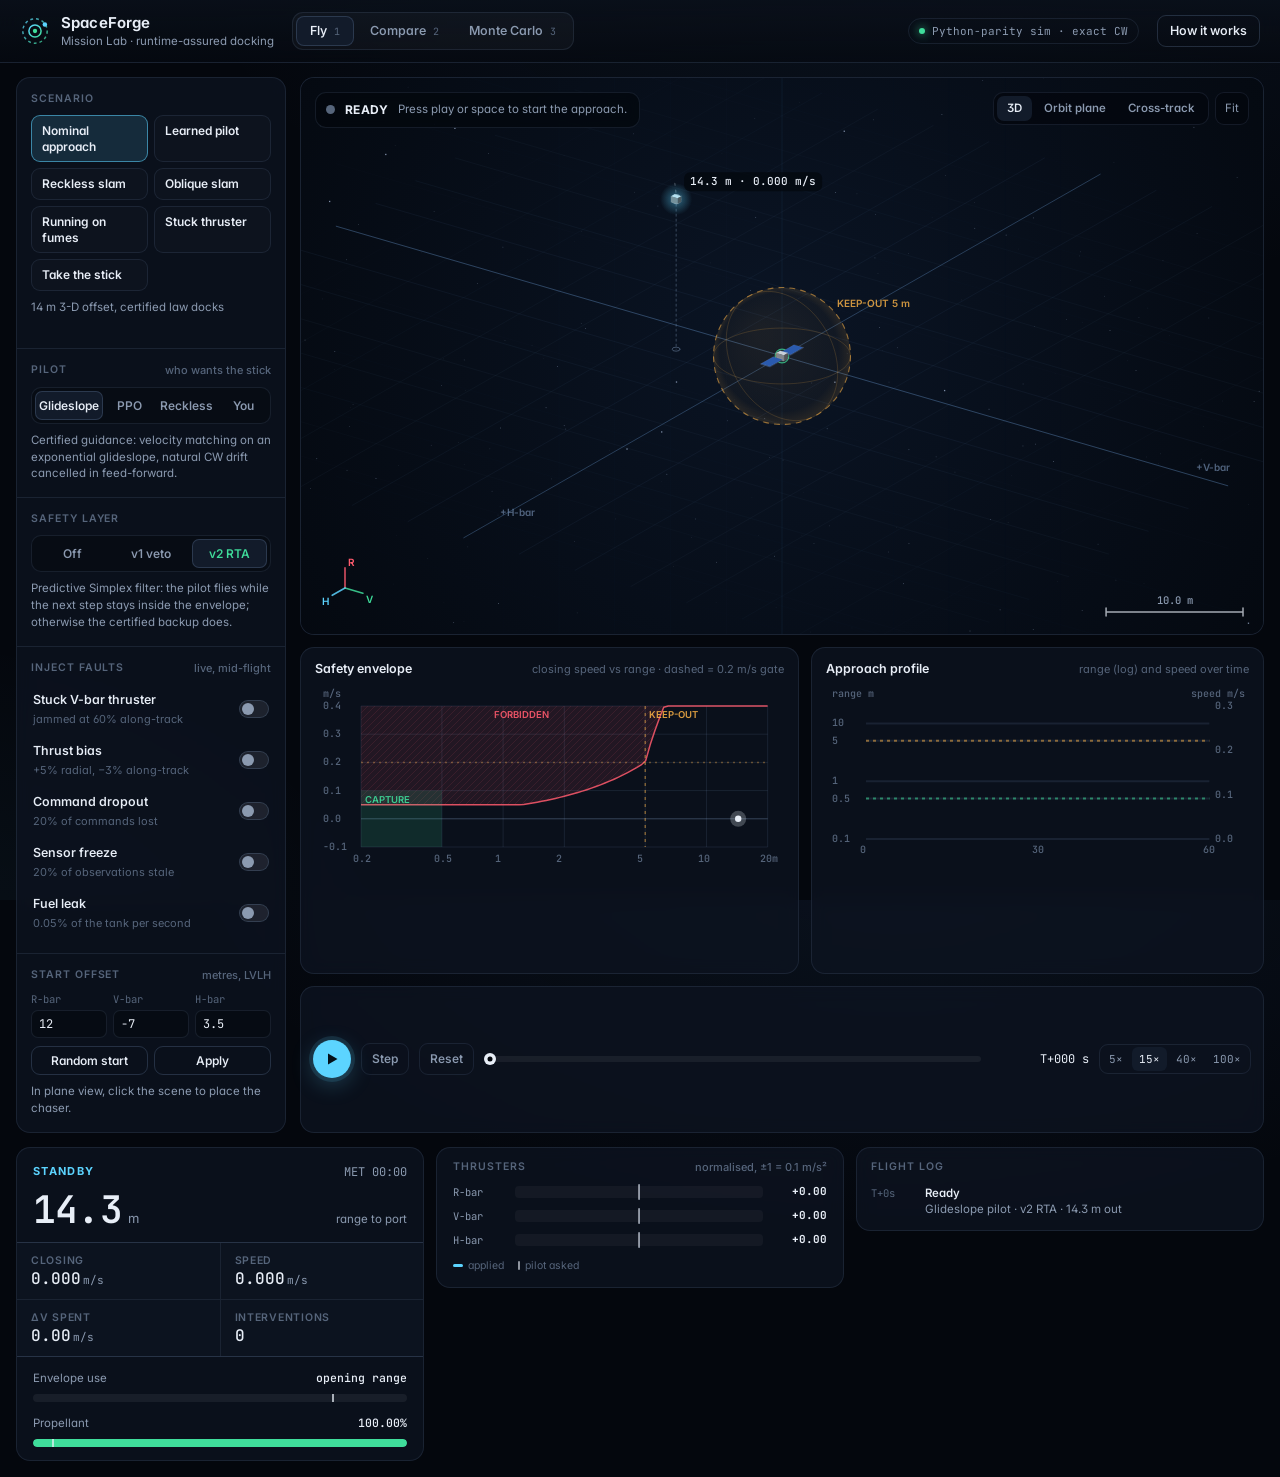
==== spaceforge_mvp/viz/lab/index.html @ a9cf24e7 "feat(viz): Mission Lab, a live in-browser simulation replacing the replay page dashboard.html is now" ====
<!DOCTYPE html>
<html lang="en">
<head>
<meta charset="utf-8">
<meta name="viewport" content="width=device-width, initial-scale=1">
<meta name="theme-color" content="#04070d">
<title>SpaceForge Mission Lab</title>
<meta name="description" content="Fly a spacecraft rendezvous in the browser: certified guidance, a learned PPO pilot or your own hands, with a runtime-assurance filter that keeps every one of them off the station.">
<link rel="preconnect" href="https://fonts.googleapis.com">
<link rel="preconnect" href="https://fonts.gstatic.com" crossorigin>
<link rel="stylesheet" href="https://fonts.googleapis.com/css2?family=Inter:wght@400;500;600;700&family=JetBrains+Mono:wght@400;500;600&display=swap">
<link rel="stylesheet" href="styles.css">
</head>
<body>
<div class="app">
  <header class="topbar">
    <div class="brand">
      <svg width="30" height="30" viewBox="0 0 32 32" aria-hidden="true">
        <defs><linearGradient id="lg" x1="0" y1="0" x2="1" y2="1"><stop offset="0" stop-color="#5cd4ff"/><stop offset="1" stop-color="#3fdd9b"/></linearGradient></defs>
        <circle cx="16" cy="16" r="13" fill="none" stroke="url(#lg)" stroke-width="1.6" stroke-dasharray="3 3.2" opacity=".75"/>
        <circle cx="16" cy="16" r="6.5" fill="none" stroke="url(#lg)" stroke-width="1.6"/>
        <circle cx="16" cy="16" r="2.3" fill="#3fdd9b"/>
        <circle cx="26.5" cy="9" r="2.4" fill="#5cd4ff"/>
      </svg>
      <div><b>SpaceForge</b><span>Mission Lab · runtime-assured docking</span></div>
    </div>
    <nav class="tabs" role="tablist" aria-label="Mode">
      <button class="tab" role="tab" data-tab="fly" aria-selected="true">Fly <kbd>1</kbd></button>
      <button class="tab" role="tab" data-tab="compare" aria-selected="false">Compare <kbd>2</kbd></button>
      <button class="tab" role="tab" data-tab="campaign" aria-selected="false">Monte Carlo <kbd>3</kbd></button>
    </nav>
    <div class="spacer"></div>
    <span class="chip" title="The browser simulation replays Python-generated fixtures in CI"><i></i>Python-parity sim · exact CW</span>
    <button class="ghost" id="aboutBtn">How it works</button>
  </header>

  <main class="main">
    <!-- ======================================================= setup rail -->
    <aside class="rail left">
      <div class="panel">
        <section class="section" id="scenarioSection">
          <h2 class="label">Scenario</h2>
          <div class="scenarios" id="scenarios"></div>
          <p class="desc" id="scenarioDesc"></p>
        </section>
        <section class="section">
          <h2 class="label">Pilot <small>who wants the stick</small></h2>
          <div class="seg" id="pilotSeg"></div>
          <p class="desc" id="pilotDesc"></p>
        </section>
        <section class="section" id="safetySection">
          <h2 class="label">Safety layer</h2>
          <div class="seg" id="safetySeg"></div>
          <p class="desc" id="safetyDesc"></p>
        </section>
        <section class="section">
          <h2 class="label">Inject faults <small>live, mid-flight</small></h2>
          <div class="switches" id="faults"></div>
        </section>
        <section class="section" id="startSection">
          <h2 class="label">Start offset <small>metres, LVLH</small></h2>
          <div class="startgrid">
            <label>R-bar<input id="sx" type="number" step="0.5"></label>
            <label>V-bar<input id="sy" type="number" step="0.5"></label>
            <label>H-bar<input id="sz" type="number" step="0.5"></label>
          </div>
          <div class="row-btns">
            <button class="ghost" id="randomStart">Random start</button>
            <button class="ghost" id="applyStart">Apply</button>
          </div>
          <p class="hint">In plane view, click the scene to place the chaser.</p>
        </section>
      </div>
    </aside>

    <!-- ======================================================= center -->
    <section class="center" id="flyCenter">
      <div class="panel stage" id="stage">
        <canvas id="scene" aria-label="Rendezvous scene"></canvas>
        <div class="overlay tl">
          <div class="authority" id="authority" data-src="none"><i class="dot"></i><b id="authWho">READY</b><span id="authWhy">Press play or space to start the approach.</span></div>
        </div>
        <div class="overlay tr">
          <div class="views" id="views">
            <button data-view="3d" aria-pressed="true">3D</button>
            <button data-view="plane" aria-pressed="false">Orbit plane</button>
            <button data-view="side" aria-pressed="false">Cross-track</button>
          </div>
          <button class="iconbtn" id="fitBtn" title="Fit view (F)">Fit</button>
        </div>
        <div class="overlay bl" id="keysHint" hidden>
          <div class="keys">
            <span>Thrust</span>
            <kbd data-k="w">W</kbd><kbd data-k="s">S</kbd><span>R-bar</span>
            <kbd data-k="a">A</kbd><kbd data-k="d">D</kbd><span>V-bar</span>
            <kbd data-k="q">Q</kbd><kbd data-k="e">E</kbd><span>H-bar</span>
          </div>
        </div>
        <div class="banner" id="banner"><b id="bannerTitle"></b><span id="bannerSub"></span></div>
      </div>

      <div class="charts">
        <article class="panel chart">
          <header><h3>Safety envelope</h3><span>closing speed vs range · dashed = 0.2 m/s gate</span></header>
          <canvas id="phase"></canvas>
        </article>
        <article class="panel chart">
          <header><h3>Approach profile</h3><span>range (log) and speed over time</span></header>
          <canvas id="profile"></canvas>
        </article>
      </div>

      <div class="panel transport">
        <button class="play" id="playBtn" aria-label="Play (space)">
          <svg id="playIcon" width="14" height="14" viewBox="0 0 14 14"><path d="M3 1.5v11l9.5-5.5z" fill="currentColor"/></svg>
        </button>
        <button class="tbtn" id="stepBtn" title="Single step (.)">Step</button>
        <button class="tbtn" id="resetBtn" title="Reset (R)">Reset</button>
        <div class="timeline" id="timeline"><canvas id="timelineCanvas"></canvas></div>
        <div class="clock" id="clock">T+000 s</div>
        <div class="speeds" id="speeds"></div>
      </div>
    </section>

    <!-- ======================================================= campaign -->
    <section class="center" id="campaignCenter" hidden>
      <div class="campaign">
        <article class="panel chart">
          <header><h3>Start dispersion</h3><span id="scatterSub">orbit plane · click a start to fly it</span></header>
          <canvas id="scatter"></canvas>
          <div class="legend" id="scatterLegend"></div>
        </article>
        <div class="results" id="results"></div>
      </div>
      <article class="panel chart">
        <header><h3>Time to dock</h3><span>distribution per safety layer</span></header>
        <canvas id="hist"></canvas>
      </article>
    </section>

    <!-- ======================================================= telemetry rail -->
    <aside class="rail right" id="flyRight">
      <div class="panel">
        <div class="status">
          <div class="phase"><b id="phaseTxt">STANDBY</b><span class="met" id="met">MET 00:00</span></div>
          <div class="big"><span class="v" id="range">—</span><span class="u" id="rangeU">m</span><small>range to port</small></div>
        </div>
        <div class="stats">
          <div class="stat"><span>Closing</span><b id="closing">—</b></div>
          <div class="stat"><span>Speed</span><b id="speed">—</b></div>
          <div class="stat"><span>Δv spent</span><b id="dv">—</b></div>
          <div class="stat"><span>Interventions</span><b id="ovr">—</b></div>
        </div>
        <div class="gauge">
          <div class="meta"><span>Envelope use</span><b id="envTxt">—</b></div>
          <div class="bar env"><i id="envBar"></i><em style="left: 100%"></em></div>
        </div>
        <div class="gauge" style="padding-top:0">
          <div class="meta"><span>Propellant</span><b id="fuelTxt">—</b></div>
          <div class="bar"><i id="fuelBar"></i><em id="floorMark"></em></div>
        </div>
      </div>
      <div class="panel">
        <div class="axes" id="axes">
          <h2 class="label" style="margin:0 0 2px">Thrusters <small>normalised, ±1 = 0.1 m/s²</small></h2>
        </div>
      </div>
      <div class="panel" id="criticPanel" hidden>
        <div class="critic">
          <span>Policy critic V(s)</span><b id="criticV">—</b>
          <canvas id="criticSpark"></canvas>
        </div>
      </div>
      <div class="panel">
        <h2 class="label" style="padding:12px 14px 0;margin:0">Flight log</h2>
        <div class="log" id="log"><div class="empty">No events yet.</div></div>
      </div>
    </aside>

    <aside class="rail right" id="compareRight" hidden>
      <div class="cmp" id="cmpCards"></div>
      <p class="note" style="padding:0 4px">Same pilot, same start, same faults: only the safety layer differs. Watch where each trail diverges in the envelope chart.</p>
    </aside>

    <aside class="rail right" id="campaignRight" hidden>
      <div class="panel">
        <section class="section">
          <h2 class="label">Campaign</h2>
          <div style="display:grid;gap:10px">
            <label class="note">Episodes per safety layer
              <select id="mcN"><option>100</option><option selected>250</option><option>500</option><option>1000</option></select>
            </label>
            <label class="note">Domain
              <select id="mcDomain">
                <option value="nominal">Nominal</option>
                <option value="randomized">Randomized: mass ±20%, thrust ±10%, sensor noise</option>
                <option value="faults">Faults: bias, dropout, freeze, leak</option>
              </select>
            </label>
            <label class="note">Starts
              <select id="mcStarts">
                <option value="train">Training box: ±20 m, ±5 mm/s</option>
                <option value="close">Close in: ±6 m, ±5 cm/s</option>
                <option value="hot">Hot: ±10 m, ±0.3 m/s</option>
              </select>
            </label>
            <label class="note">Seed <input id="mcSeed" type="number" value="1" style="width:100%;background:rgba(0,0,0,.3);border:1px solid var(--line);border-radius:8px;padding:6px 8px;font:12.5px var(--mono)"></label>
            <button class="primary" id="mcRun">Run campaign</button>
            <div class="progress"><i id="mcProg"></i></div>
            <p class="note" id="mcNote">Every safety layer flies the identical set of starts with the pilot chosen on the left. Faults toggled on the left are added on top of the domain.</p>
          </div>
        </section>
      </div>
    </aside>
  </main>
</div>

<dialog id="about">
  <div class="about">
    <h2>Let anything fly. Never let it hit the station.</h2>
    <p class="lede">SpaceForge treats every pilot (a learned policy, a planner, a human on a joystick) as untrusted. A runtime-assurance filter predicts each control step against a closing-speed envelope and, only when the step would breach it, hands authority to a certified backup law. This is the Simplex architecture.</p>
    <svg viewBox="0 0 820 210" role="img" aria-label="Simplex runtime assurance architecture">
      <defs>
        <marker id="ar" viewBox="0 0 10 10" refX="9" refY="5" markerWidth="7" markerHeight="7" orient="auto"><path d="M0 0L10 5L0 10z" fill="#8b9ab0"/></marker>
        <marker id="arA" viewBox="0 0 10 10" refX="9" refY="5" markerWidth="7" markerHeight="7" orient="auto"><path d="M0 0L10 5L0 10z" fill="#ffb547"/></marker>
        <marker id="arG" viewBox="0 0 10 10" refX="9" refY="5" markerWidth="7" markerHeight="7" orient="auto"><path d="M0 0L10 5L0 10z" fill="#3fdd9b"/></marker>
      </defs>
      <g font-family="Inter, system-ui, sans-serif" font-size="13">
        <rect x="10" y="20" width="170" height="74" rx="12" fill="#0f1826" stroke="#5cd4ff" stroke-opacity=".6"/>
        <text x="95" y="50" fill="#5cd4ff" text-anchor="middle" font-weight="600">Untrusted pilot</text>
        <text x="95" y="70" fill="#8b9ab0" text-anchor="middle" font-size="11.5">PPO · LLM plan · human</text>
        <rect x="10" y="122" width="170" height="74" rx="12" fill="#0f1826" stroke="#ffb547" stroke-opacity=".6"/>
        <text x="95" y="152" fill="#ffb547" text-anchor="middle" font-weight="600">Certified backup</text>
        <text x="95" y="172" fill="#8b9ab0" text-anchor="middle" font-size="11.5">glideslope · envelope brake</text>
        <rect x="290" y="56" width="240" height="104" rx="14" fill="#101b2b" stroke="#3fdd9b" stroke-opacity=".7"/>
        <text x="410" y="88" fill="#3fdd9b" text-anchor="middle" font-weight="600">Runtime-assurance monitor</text>
        <text x="410" y="110" fill="#8b9ab0" text-anchor="middle" font-size="11.5">predict the next step (8 samples)</text>
        <text x="410" y="128" fill="#8b9ab0" text-anchor="middle" font-size="11.5">closing speed ≤ v_lim(range)?</text>
        <text x="410" y="146" fill="#8b9ab0" text-anchor="middle" font-size="11.5">capture sphere entered slowly?</text>
        <rect x="640" y="70" width="170" height="76" rx="12" fill="#0f1826" stroke="#56657b"/>
        <text x="725" y="102" fill="#e8eef7" text-anchor="middle" font-weight="600">Thrusters</text>
        <text x="725" y="122" fill="#8b9ab0" text-anchor="middle" font-size="11.5">exact CW dynamics</text>
        <path d="M180 57 H290" stroke="#8b9ab0" stroke-width="1.6" fill="none" marker-end="url(#ar)"/>
        <path d="M180 159 C235 159 240 130 290 130" stroke="#ffb547" stroke-width="1.6" fill="none" marker-end="url(#arA)"/>
        <path d="M530 98 H640" stroke="#3fdd9b" stroke-width="1.8" fill="none" marker-end="url(#arG)"/>
        <text x="585" y="88" fill="#3fdd9b" text-anchor="middle" font-size="11">safe step</text>
        <text x="235" y="48" fill="#8b9ab0" text-anchor="middle" font-size="11">command</text>
        <text x="236" y="182" fill="#ffb547" text-anchor="middle" font-size="11">used only on breach</text>
        <path d="M725 146 V190 H410 V160" stroke="#56657b" stroke-dasharray="4 4" stroke-width="1.4" fill="none" marker-end="url(#ar)"/>
        <text x="565" y="204" fill="#56657b" text-anchor="middle" font-size="11">state feedback</text>
      </g>
    </svg>
    <div class="cols">
      <div><h4>Off</h4><p>Whatever the pilot commands reaches the thrusters. The reckless law strikes the station at over 1 m/s.</p></div>
      <div><h4>v1 · veto</h4><p>The legacy interlock can only say no, and a veto means zero thrust, so a fast vehicle still coasts into the target.</p></div>
      <div><h4>v2 · runtime assurance</h4><p>Predictive and minimal: the pilot keeps the stick whenever the step is safe; otherwise the certified backup flies that step.</p></div>
    </div>
    <footer>
      <span>The browser simulation is a port of the Python environment (exact Clohessy-Wiltshire transition matrix) and is checked against Python-generated fixtures in CI. The PPO pilot is the shipped checkpoint, running in plain JavaScript.</span>
      <button class="ghost" id="aboutClose">Close</button>
    </footer>
  </div>
</dialog>

<script src="policy.js"></script>
<script src="sim.js"></script>
<script src="app.js"></script>
</body>
</html>
---- spaceforge_mvp/viz/lab/styles.css ----
/* SpaceForge Mission Lab */
:root {
  --bg: #04070d;
  --bg-2: #070c15;
  --panel: rgba(13, 20, 32, 0.78);
  --panel-solid: #0c131f;
  --raise: #121b2a;
  --line: rgba(120, 150, 190, 0.14);
  --line-2: rgba(120, 150, 190, 0.24);
  --text: #e8eef7;
  --muted: #8b9ab0;
  --faint: #56657b;
  --cyan: #5cd4ff;
  --cyan-soft: rgba(92, 212, 255, 0.14);
  --amber: #ffb547;
  --amber-soft: rgba(255, 181, 71, 0.14);
  --orange: #ff8a3d;
  --violet: #ac8dff;
  --violet-soft: rgba(172, 141, 255, 0.14);
  --green: #3fdd9b;
  --green-soft: rgba(63, 221, 155, 0.14);
  --red: #ff5b6e;
  --red-soft: rgba(255, 91, 110, 0.14);
  --radius: 14px;
  --radius-sm: 9px;
  --sans: "Inter", ui-sans-serif, system-ui, -apple-system, "Segoe UI", Roboto, "Helvetica Neue", Arial, sans-serif;
  --mono: "JetBrains Mono", ui-monospace, "SF Mono", "Cascadia Mono", Menlo, Consolas, monospace;
  color-scheme: dark;
}

* { box-sizing: border-box; }
html, body { height: 100%; }
body {
  margin: 0;
  background:
    radial-gradient(1200px 700px at 70% -10%, rgba(64, 120, 200, 0.10), transparent 60%),
    radial-gradient(900px 600px at -10% 110%, rgba(92, 212, 255, 0.05), transparent 60%),
    var(--bg);
  color: var(--text);
  font: 13px/1.45 var(--sans);
  -webkit-font-smoothing: antialiased;
  font-feature-settings: "cv11", "ss01";
}
button, input, select { font: inherit; color: inherit; }
button { cursor: pointer; }
:focus-visible { outline: 2px solid var(--cyan); outline-offset: 2px; border-radius: 6px; }
.mono { font-family: var(--mono); font-feature-settings: "zero"; }
.num { font-family: var(--mono); font-variant-numeric: tabular-nums; }

/* ------------------------------------------------------------ app shell */
.app { display: grid; grid-template-rows: auto minmax(0, 1fr); height: 100vh; min-height: 640px; }
.topbar {
  display: flex; align-items: center; gap: 18px;
  padding: 12px 20px;
  border-bottom: 1px solid var(--line);
  background: linear-gradient(to bottom, rgba(10, 16, 26, 0.9), rgba(6, 10, 17, 0.75));
  backdrop-filter: blur(10px);
  position: sticky; top: 0; z-index: 20;
}
.brand { display: flex; align-items: center; gap: 11px; min-width: 0; }
.brand svg { flex: none; }
.brand b { font-size: 15px; letter-spacing: 0.01em; font-weight: 650; }
.brand span { display: block; color: var(--muted); font-size: 11.5px; margin-top: -1px; }
.tabs { display: flex; gap: 2px; padding: 3px; background: rgba(255,255,255,0.03); border: 1px solid var(--line); border-radius: 11px; }
.tab {
  border: 0; background: transparent; color: var(--muted);
  padding: 6px 14px; border-radius: 8px; font-weight: 550; font-size: 12.5px;
  display: inline-flex; gap: 7px; align-items: center;
}
.tab:hover { color: var(--text); }
.tab[aria-selected="true"] { background: var(--raise); color: var(--text); box-shadow: inset 0 0 0 1px var(--line-2); }
.tab kbd { font: 10px var(--mono); color: var(--faint); }
.topbar .spacer { flex: 1; }
.chip {
  display: inline-flex; align-items: center; gap: 7px;
  font: 11px var(--mono); color: var(--muted);
  padding: 5px 10px; border: 1px solid var(--line); border-radius: 999px;
  white-space: nowrap;
}
.chip i { width: 6px; height: 6px; border-radius: 50%; background: var(--green); box-shadow: 0 0 10px var(--green); }
.ghost {
  border: 1px solid var(--line-2); background: transparent; color: var(--text);
  padding: 6px 12px; border-radius: 9px; font-weight: 550; font-size: 12.5px;
}
.ghost:hover { background: rgba(255,255,255,0.04); }

.main {
  display: grid;
  grid-template-columns: 290px minmax(0, 1fr) 316px;
  gap: 14px; padding: 14px 16px 16px;
  min-height: 0; overflow: hidden;
}
.panel {
  background: var(--panel);
  border: 1px solid var(--line);
  border-radius: var(--radius);
  backdrop-filter: blur(8px);
}
.rail { display: flex; flex-direction: column; gap: 12px; min-width: 0; min-height: 0; overflow-y: auto; scrollbar-width: thin; scrollbar-color: rgba(120,150,190,0.25) transparent; }
.rail > .panel { flex: none; }
.section { padding: 14px 14px 15px; }
.section + .section { border-top: 1px solid var(--line); }
.label {
  font: 600 10.5px var(--sans); letter-spacing: 0.09em; text-transform: uppercase;
  color: var(--faint); margin: 0 0 10px; display: flex; align-items: center; justify-content: space-between;
}
.label small { text-transform: none; letter-spacing: 0; font-weight: 500; color: var(--faint); font-size: 11px; }
.hint { color: var(--muted); font-size: 11.5px; margin: 8px 0 0; }

/* scenario list */
.scenarios { display: grid; grid-template-columns: 1fr 1fr; gap: 6px; }
.scenario {
  text-align: left; border: 1px solid var(--line); background: rgba(255,255,255,0.015);
  border-radius: var(--radius-sm); padding: 7px 10px; display: grid; gap: 2px;
  transition: border-color .15s, background .15s;
}
.scenario b { font-size: 12px; font-weight: 580; line-height: 1.3; }
.scenario span { color: var(--muted); font-size: 11.5px; }
.scenario:hover { border-color: var(--line-2); background: rgba(255,255,255,0.03); }
.scenario[aria-pressed="true"] { border-color: rgba(92, 212, 255, 0.55); background: var(--cyan-soft); }

/* segmented control */
.seg { display: grid; grid-auto-flow: column; grid-auto-columns: 1fr; gap: 3px; padding: 3px; border-radius: 10px; background: rgba(0,0,0,0.25); border: 1px solid var(--line); }
.seg button {
  border: 0; background: transparent; color: var(--muted);
  padding: 6px 4px; border-radius: 7px; font-size: 12px; font-weight: 560; white-space: nowrap;
}
.seg button:hover { color: var(--text); }
.seg button[aria-pressed="true"] { background: var(--raise); color: var(--text); box-shadow: inset 0 0 0 1px var(--line-2); }
.seg button[data-tone="off"][aria-pressed="true"] { color: var(--red); }
.seg button[data-tone="v1"][aria-pressed="true"] { color: var(--violet); }
.seg button[data-tone="v2"][aria-pressed="true"] { color: var(--green); }
.desc { color: var(--muted); font-size: 11.5px; margin: 8px 0 0; min-height: 34px; }

/* switches */
.switches { display: grid; gap: 2px; }
.switch {
  display: grid; grid-template-columns: 1fr auto; align-items: center; gap: 10px;
  padding: 6px 2px; cursor: pointer; border-radius: 7px;
}
.switch b { font-weight: 560; font-size: 12.5px; display: block; }
.switch span { color: var(--faint); font-size: 11px; }
.switch input { appearance: none; width: 30px; height: 18px; border-radius: 999px; background: rgba(255,255,255,0.08); border: 1px solid var(--line-2); position: relative; margin: 0; cursor: pointer; transition: background .15s; }
.switch input::after { content: ""; position: absolute; top: 2px; left: 2px; width: 12px; height: 12px; border-radius: 50%; background: var(--muted); transition: transform .15s, background .15s; }
.switch input:checked { background: rgba(255, 91, 110, 0.25); border-color: rgba(255, 91, 110, 0.6); }
.switch input:checked::after { transform: translateX(12px); background: var(--red); }

.startgrid { display: grid; grid-template-columns: repeat(3, 1fr); gap: 6px; }
.startgrid label { display: grid; gap: 3px; font-size: 10.5px; color: var(--faint); font-family: var(--mono); }
.startgrid input {
  width: 100%; background: rgba(0,0,0,0.3); border: 1px solid var(--line); border-radius: 7px;
  padding: 5px 7px; font: 12px var(--mono); color: var(--text);
}
.row-btns { display: flex; gap: 6px; margin-top: 8px; }
.row-btns .ghost { flex: 1; padding: 5px 8px; font-size: 12px; }

/* ------------------------------------------------------------ center */
.center { display: grid; grid-template-rows: minmax(0, 1fr) auto auto; gap: 12px; min-width: 0; min-height: 0; }
.stage { position: relative; overflow: hidden; min-height: 300px; }
.stage canvas { position: absolute; inset: 0; width: 100%; height: 100%; display: block; }
.stage .overlay { position: absolute; pointer-events: none; }
.overlay.tl { top: 14px; left: 14px; right: 300px; display: flex; }
.overlay.tr { top: 14px; right: 14px; pointer-events: auto; display: flex; gap: 6px; }
.overlay.bl { bottom: 12px; left: 14px; }
.overlay.br { bottom: 12px; right: 14px; }
.views { display: flex; gap: 2px; padding: 3px; border-radius: 10px; background: rgba(4, 7, 13, 0.7); border: 1px solid var(--line); }
.views button { border: 0; background: transparent; color: var(--muted); padding: 4px 10px; font-size: 11.5px; font-weight: 560; border-radius: 7px; }
.views button[aria-pressed="true"] { background: var(--raise); color: var(--text); }
.iconbtn { border: 1px solid var(--line); background: rgba(4, 7, 13, 0.7); color: var(--muted); border-radius: 9px; padding: 4px 9px; font-size: 11.5px; }
.iconbtn:hover { color: var(--text); }

.authority {
  display: inline-flex; align-items: center; gap: 10px;
  padding: 8px 12px 8px 10px; border-radius: 11px;
  background: rgba(4, 7, 13, 0.72); border: 1px solid var(--line);
  backdrop-filter: blur(6px);
}
.authority .dot { width: 9px; height: 9px; border-radius: 50%; background: var(--cyan); box-shadow: 0 0 12px currentColor; color: var(--cyan); }
.authority b { font-size: 12px; letter-spacing: 0.04em; }
.authority { min-width: 0; max-width: 100%; }
.authority b { white-space: nowrap; }
.authority span { color: var(--muted); font-size: 11.5px; min-width: 0; white-space: nowrap; overflow: hidden; text-overflow: ellipsis; }
.authority[data-src="backup"] .dot { background: var(--amber); color: var(--amber); }
.authority[data-src="brake"] .dot { background: var(--orange); color: var(--orange); }
.authority[data-src="veto"] .dot, .authority[data-src="hold"] .dot { background: var(--violet); color: var(--violet); }
.authority[data-src="none"] .dot { background: var(--faint); color: transparent; box-shadow: none; }
.authority[data-src="backup"] { border-color: rgba(255, 181, 71, 0.45); }
.authority[data-src="brake"] { border-color: rgba(255, 138, 61, 0.5); }
.authority[data-src="veto"], .authority[data-src="hold"] { border-color: rgba(172, 141, 255, 0.45); }

.banner {
  position: absolute; left: 50%; top: 50%; transform: translate(-50%, -50%);
  padding: 16px 26px; border-radius: 14px; text-align: center;
  background: rgba(4, 7, 13, 0.82); border: 1px solid var(--line-2);
  backdrop-filter: blur(8px); pointer-events: none;
  opacity: 0; transition: opacity .25s, transform .25s;
}
.banner.show { opacity: 1; transform: translate(-50%, -62%); }
.banner b { display: block; font-size: 22px; letter-spacing: 0.06em; font-weight: 700; }
.banner span { color: var(--muted); font-size: 12px; }
.banner[data-kind="docked"] b { color: var(--green); }
.banner[data-kind="collision"] b { color: var(--red); }
.banner[data-kind="fuel"] b, .banner[data-kind="out_of_bounds"] b, .banner[data-kind="timeout"] b { color: var(--amber); }

.keys { display: flex; gap: 10px; align-items: center; color: var(--muted); font-size: 11px; }
.keys kbd {
  display: inline-grid; place-items: center; min-width: 20px; height: 20px; padding: 0 5px;
  border-radius: 5px; border: 1px solid var(--line-2); background: rgba(255,255,255,0.04);
  font: 10.5px var(--mono); color: var(--text);
}
.keys kbd.on { background: var(--cyan-soft); border-color: var(--cyan); color: var(--cyan); }

/* charts */
.charts { display: grid; grid-template-columns: 1.1fr 1fr; gap: 12px; }
.chart { padding: 12px 14px 10px; display: grid; grid-template-rows: auto 1fr; gap: 6px; min-width: 0; }
.chart header { display: flex; justify-content: space-between; align-items: baseline; gap: 10px; }
.chart h3 { margin: 0; font-size: 12.5px; font-weight: 600; }
.chart header span { color: var(--faint); font-size: 11px; }
.chart canvas { width: 100%; height: clamp(130px, 21vh, 200px); display: block; cursor: crosshair; }

/* transport */
.transport { display: flex; align-items: center; gap: 10px; padding: 9px 12px; }
.play {
  width: 38px; height: 38px; border-radius: 50%; border: 0;
  background: var(--cyan); color: #041018; display: grid; place-items: center;
  box-shadow: 0 0 0 4px rgba(92, 212, 255, 0.12), 0 6px 22px rgba(92, 212, 255, 0.25);
  flex: none;
}
.play:hover { filter: brightness(1.08); }
.tbtn { border: 1px solid var(--line); background: transparent; color: var(--muted); border-radius: 9px; height: 32px; padding: 0 10px; font-size: 12px; font-weight: 550; }
.tbtn:hover { color: var(--text); border-color: var(--line-2); }
.timeline { flex: 1; position: relative; height: 32px; min-width: 120px; cursor: pointer; }
.timeline canvas { position: absolute; inset: 0; width: 100%; height: 100%; }
.clock { font: 12px var(--mono); color: var(--text); min-width: 92px; text-align: right; }
.clock small { color: var(--faint); }
.speeds { display: flex; gap: 2px; padding: 2px; border: 1px solid var(--line); border-radius: 9px; }
.speeds button { border: 0; background: transparent; color: var(--muted); font: 11px var(--mono); padding: 5px 7px; border-radius: 6px; }
.speeds button[aria-pressed="true"] { background: var(--raise); color: var(--text); }

/* ------------------------------------------------------------ telemetry */
.status { padding: 16px 16px 14px; }
.status .phase { display: flex; align-items: center; justify-content: space-between; }
.status .phase b { font-size: 11px; letter-spacing: 0.12em; color: var(--cyan); }
.status .phase b[data-kind="docked"] { color: var(--green); }
.status .phase b[data-kind="collision"] { color: var(--red); }
.status .phase b[data-kind="warn"] { color: var(--amber); }
.status .met { font: 12px var(--mono); color: var(--muted); }
.big { display: flex; align-items: baseline; gap: 6px; margin-top: 10px; }
.big .v { font: 600 38px/1 var(--mono); letter-spacing: -0.02em; font-variant-numeric: tabular-nums; }
.big .u { color: var(--muted); font-size: 13px; }
.big small { margin-left: auto; color: var(--muted); font-size: 11.5px; }
.stats { display: grid; grid-template-columns: 1fr 1fr; gap: 1px; background: var(--line); border-top: 1px solid var(--line); border-bottom: 1px solid var(--line); }
.stat { background: var(--panel-solid); padding: 10px 14px; }
.stat span { display: block; color: var(--faint); font-size: 10.5px; letter-spacing: 0.07em; text-transform: uppercase; font-weight: 600; }
.stat b { font: 500 16px var(--mono); font-variant-numeric: tabular-nums; }
.stat b small { font-size: 11px; color: var(--muted); font-weight: 400; margin-left: 2px; }
.stat b.bad { color: var(--red); }
.stat b.warn { color: var(--amber); }

.gauge { padding: 13px 16px; }
.gauge .meta { display: flex; justify-content: space-between; font-size: 11.5px; color: var(--muted); margin-bottom: 7px; }
.gauge .meta b { font: 500 11.5px var(--mono); color: var(--text); }
.bar { height: 8px; border-radius: 999px; background: rgba(255,255,255,0.06); overflow: hidden; position: relative; }
.bar i { position: absolute; left: 0; top: 0; bottom: 0; border-radius: 999px; background: var(--green); transition: width .12s linear, background .2s; }
.bar.env i { background: linear-gradient(90deg, var(--green), var(--amber) 80%, var(--red)); }
.bar em { position: absolute; top: -3px; bottom: -3px; width: 2px; background: var(--text); opacity: .7; }

.axes { padding: 12px 16px 14px; display: grid; gap: 8px; }
.axisrow { display: grid; grid-template-columns: 52px 1fr 54px; align-items: center; gap: 10px; font-size: 11px; }
.axisrow span { color: var(--muted); font: 10.5px var(--mono); }
.axisrow .num { text-align: right; font-size: 11px; }
.track { position: relative; height: 12px; border-radius: 4px; background: rgba(255,255,255,0.04); }
.track::before { content: ""; position: absolute; left: 50%; top: -2px; bottom: -2px; width: 1px; background: var(--line-2); }
.track .fill { position: absolute; top: 2px; bottom: 2px; border-radius: 3px; background: var(--cyan); transition: left .08s, width .08s; }
.track .cmd { position: absolute; top: -2px; bottom: -2px; width: 2px; background: var(--text); opacity: 0.55; border-radius: 1px; transition: left .08s; }
.legendline { display: flex; gap: 14px; color: var(--faint); font-size: 10.5px; margin-top: 2px; }
.legendline i { display: inline-block; width: 10px; height: 3px; border-radius: 2px; vertical-align: middle; margin-right: 5px; }

.critic { padding: 12px 16px; display: grid; grid-template-columns: 1fr auto; align-items: center; gap: 4px 10px; }
.critic span { color: var(--muted); font-size: 11.5px; }
.critic b { font: 500 14px var(--mono); }
.critic canvas { grid-column: 1 / -1; width: 100%; height: 34px; }

.log { padding: 12px 14px; display: grid; gap: 6px; max-height: 210px; overflow: auto; }
.log .ev { display: grid; grid-template-columns: 46px 1fr; gap: 8px; font-size: 11.5px; color: var(--muted); }
.log .ev .t { font: 10.5px var(--mono); color: var(--faint); padding-top: 1px; }
.log .ev b { color: var(--text); font-weight: 560; }
.log .ev[data-tone="amber"] b { color: var(--amber); }
.log .ev[data-tone="violet"] b { color: var(--violet); }
.log .ev[data-tone="green"] b { color: var(--green); }
.log .ev[data-tone="red"] b { color: var(--red); }
.log .empty { color: var(--faint); font-size: 11.5px; }

/* compare cards */
.cmp { display: grid; gap: 10px; }
.cmpcard { padding: 13px 15px; border-left: 3px solid var(--c); }
.cmpcard header { display: flex; justify-content: space-between; align-items: baseline; }
.cmpcard header b { font-size: 13px; }
.cmpcard header span { font: 600 10.5px var(--sans); letter-spacing: 0.09em; text-transform: uppercase; }
.cmpcard p { margin: 4px 0 9px; color: var(--muted); font-size: 11.5px; }
.cmpcard dl { display: grid; grid-template-columns: repeat(3, 1fr); gap: 4px; margin: 0; }
.cmpcard dt { color: var(--faint); font-size: 10px; text-transform: uppercase; letter-spacing: .07em; font-weight: 600; }
.cmpcard dd { margin: 0; font: 500 13px var(--mono); }

/* ------------------------------------------------------------ campaign */
.campaign { display: grid; grid-template-columns: minmax(0, 1.25fr) minmax(0, 1fr); gap: 12px; align-items: start; }
.campaign .chart { grid-template-rows: auto auto auto; }
.campaign .chart canvas { height: clamp(300px, 46vh, 430px); }
#campaignCenter { grid-template-rows: auto auto; align-content: start; overflow-y: auto; }
.results { display: grid; gap: 10px; align-content: start; }
.mode { padding: 14px 16px; }
.mode header { display: flex; justify-content: space-between; align-items: baseline; margin-bottom: 9px; }
.mode header b { font-size: 13px; }
.mode header span { color: var(--muted); font-size: 11.5px; }
.stack { display: flex; height: 10px; border-radius: 999px; overflow: hidden; background: rgba(255,255,255,0.05); }
.stack i { display: block; height: 100%; }
.mode dl { display: grid; grid-template-columns: repeat(4, 1fr); gap: 6px; margin: 11px 0 0; }
.mode dt { color: var(--faint); font-size: 10px; text-transform: uppercase; letter-spacing: .07em; font-weight: 600; }
.mode dd { margin: 0; font: 500 15px var(--mono); }
.mode dd.big-ok { color: var(--green); }
.mode dd.big-bad { color: var(--red); }
.progress { height: 3px; border-radius: 99px; background: rgba(255,255,255,0.06); overflow: hidden; margin-top: 10px; }
.progress i { display: block; height: 100%; width: 0; background: var(--cyan); transition: width .1s; }
.primary {
  width: 100%; border: 0; border-radius: 10px; padding: 10px 12px; font-weight: 650; font-size: 13px;
  background: var(--cyan); color: #04121b; box-shadow: 0 6px 22px rgba(92, 212, 255, 0.22);
}
.primary:disabled { opacity: .5; cursor: default; }
select {
  width: 100%; background: rgba(0,0,0,0.3); border: 1px solid var(--line); border-radius: 8px;
  padding: 6px 8px; font-size: 12.5px;
}
.legend { display: flex; flex-wrap: wrap; gap: 12px; color: var(--muted); font-size: 11px; }
.legend i { display: inline-block; width: 8px; height: 8px; border-radius: 50%; margin-right: 6px; vertical-align: 0; }
.note { color: var(--faint); font-size: 11px; line-height: 1.5; }

/* ------------------------------------------------------------ about */
dialog {
  border: 1px solid var(--line-2); border-radius: 18px; padding: 0;
  background: #0a111c; color: var(--text); width: min(880px, calc(100vw - 32px));
  box-shadow: 0 30px 120px rgba(0,0,0,0.6);
}
dialog::backdrop { background: rgba(2, 4, 8, 0.7); backdrop-filter: blur(4px); }
.about { padding: 26px 28px 24px; }
.about h2 { margin: 0 0 6px; font-size: 22px; letter-spacing: -0.01em; }
.about .lede { color: var(--muted); font-size: 14px; margin: 0 0 18px; max-width: 680px; }
.about svg { width: 100%; height: auto; display: block; margin: 6px 0 18px; }
.about .cols { display: grid; grid-template-columns: repeat(3, 1fr); gap: 16px; }
.about .cols h4 { margin: 0 0 4px; font-size: 13px; }
.about .cols p { margin: 0; color: var(--muted); font-size: 12px; }
.about footer { display: flex; justify-content: space-between; align-items: center; margin-top: 20px; padding-top: 16px; border-top: 1px solid var(--line); color: var(--faint); font-size: 11.5px; gap: 12px; }

[hidden] { display: none !important; }

/* ------------------------------------------------------------ responsive */
@media (max-width: 1280px) {
  .app { height: auto; }
  .main { grid-template-columns: 270px minmax(0, 1fr); overflow: visible; }
  .center { grid-template-rows: minmax(440px, 62vh) auto auto; }
  .rail { overflow: visible; }
  .rail.right { grid-column: 1 / -1; display: grid; grid-template-columns: repeat(auto-fit, minmax(260px, 1fr)); align-items: start; }
}
@media (max-width: 900px) {
  .main { grid-template-columns: minmax(0, 1fr); padding: 12px; }
  .center { grid-template-rows: 420px auto auto; }
  .scenarios { grid-template-columns: 1fr 1fr 1fr; }
  .charts, .campaign { grid-template-columns: minmax(0, 1fr); }
  .topbar { flex-wrap: wrap; gap: 10px; padding: 10px 16px; }
  .topbar .spacer, .topbar .chip { display: none; }
  .tabs { order: 3; width: 100%; }
  .tab { flex: 1; justify-content: center; }
  .about .cols { grid-template-columns: 1fr; }
  .authority span { display: none; }
}
@media (max-width: 520px) {
  .transport { flex-wrap: wrap; }
  .timeline { order: 5; flex-basis: 100%; }
}
@media (prefers-reduced-motion: reduce) {
  * { transition: none !important; }
}
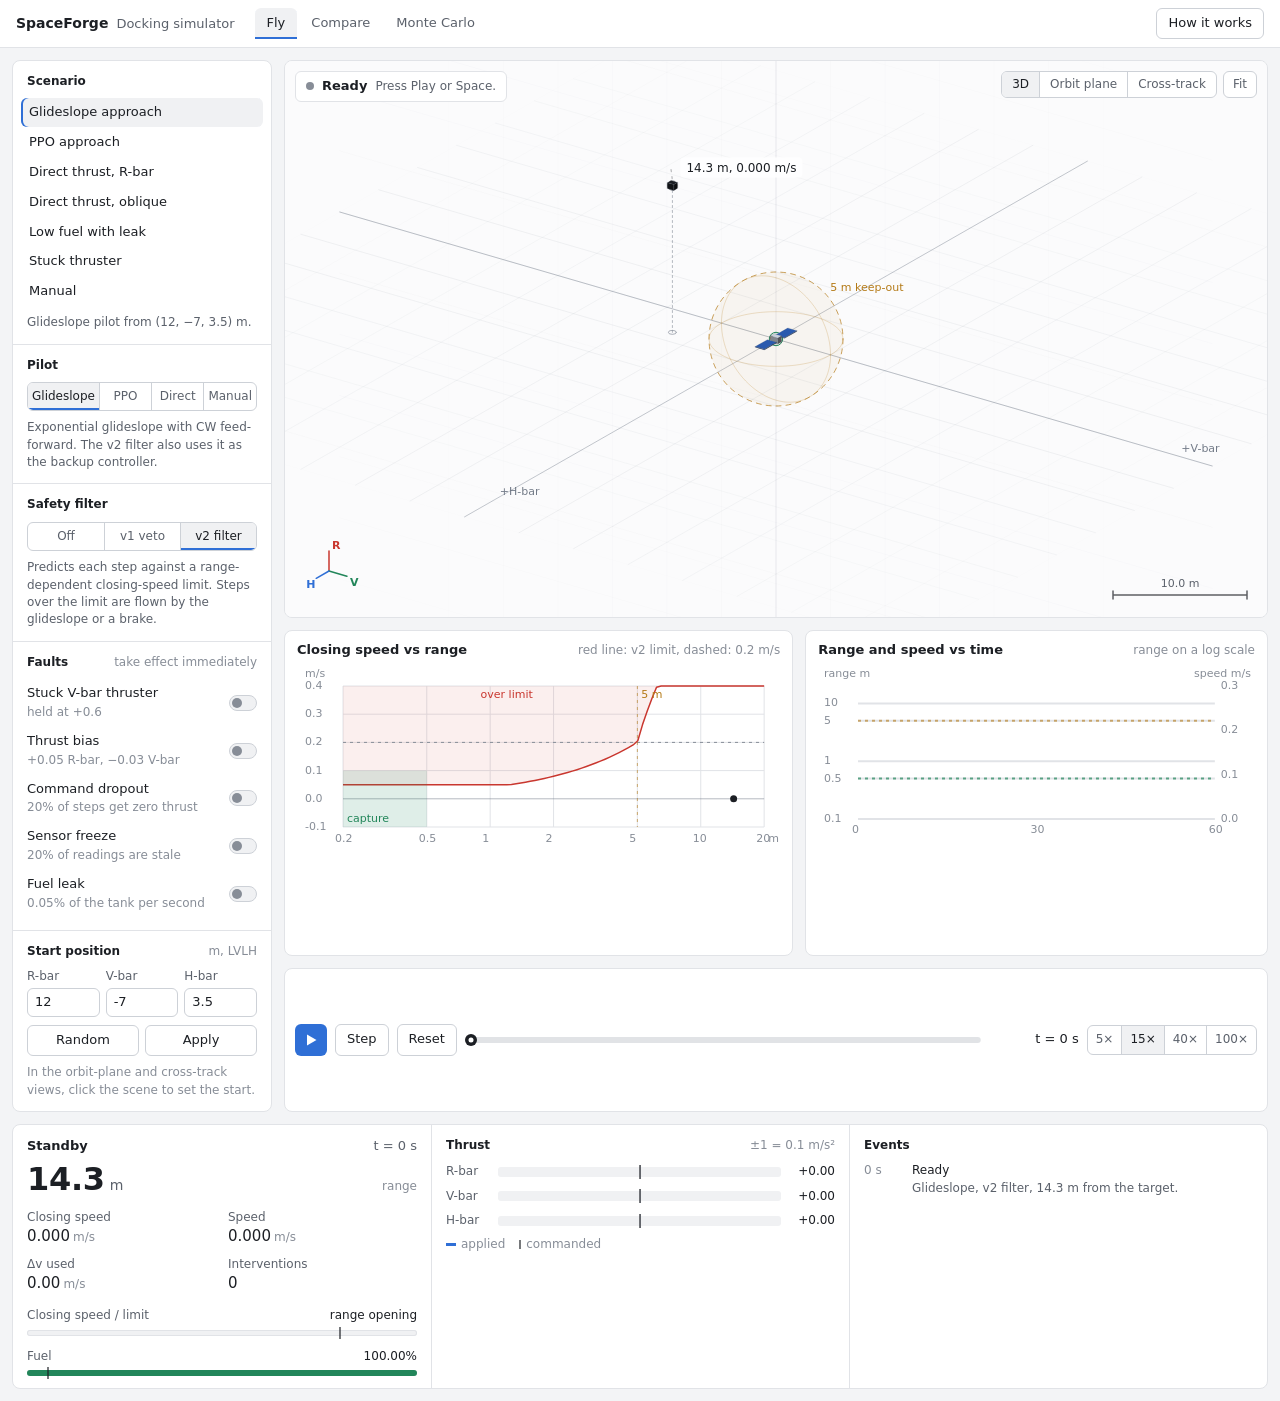
==== commit cae7881e: "style(viz): redesign the browser simulator as a plain engineering tool The page looked like a generi" ====
--- a/spaceforge_mvp/viz/lab/index.html
+++ b/spaceforge_mvp/viz/lab/index.html
@@ -3,39 +3,27 @@
 <head>
 <meta charset="utf-8">
 <meta name="viewport" content="width=device-width, initial-scale=1">
-<meta name="theme-color" content="#04070d">
-<title>SpaceForge Mission Lab</title>
-<meta name="description" content="Fly a spacecraft rendezvous in the browser: certified guidance, a learned PPO pilot or your own hands, with a runtime-assurance filter that keeps every one of them off the station.">
-<link rel="preconnect" href="https://fonts.googleapis.com">
-<link rel="preconnect" href="https://fonts.gstatic.com" crossorigin>
-<link rel="stylesheet" href="https://fonts.googleapis.com/css2?family=Inter:wght@400;500;600;700&family=JetBrains+Mono:wght@400;500;600&display=swap">
+<meta name="theme-color" content="#0f1115" media="(prefers-color-scheme: dark)">
+<meta name="theme-color" content="#f5f6f7" media="(prefers-color-scheme: light)">
+<title>SpaceForge docking simulator</title>
+<meta name="description" content="Closed-loop Clohessy-Wiltshire docking simulation with a glideslope, PPO, direct-thrust or manual pilot and two runtime safety filters.">
 <link rel="stylesheet" href="styles.css">
 </head>
 <body>
 <div class="app">
   <header class="topbar">
-    <div class="brand">
-      <svg width="30" height="30" viewBox="0 0 32 32" aria-hidden="true">
-        <defs><linearGradient id="lg" x1="0" y1="0" x2="1" y2="1"><stop offset="0" stop-color="#5cd4ff"/><stop offset="1" stop-color="#3fdd9b"/></linearGradient></defs>
-        <circle cx="16" cy="16" r="13" fill="none" stroke="url(#lg)" stroke-width="1.6" stroke-dasharray="3 3.2" opacity=".75"/>
-        <circle cx="16" cy="16" r="6.5" fill="none" stroke="url(#lg)" stroke-width="1.6"/>
-        <circle cx="16" cy="16" r="2.3" fill="#3fdd9b"/>
-        <circle cx="26.5" cy="9" r="2.4" fill="#5cd4ff"/>
-      </svg>
-      <div><b>SpaceForge</b><span>Mission Lab · runtime-assured docking</span></div>
-    </div>
+    <div class="brand"><b>SpaceForge</b><span>Docking simulator</span></div>
     <nav class="tabs" role="tablist" aria-label="Mode">
-      <button class="tab" role="tab" data-tab="fly" aria-selected="true">Fly <kbd>1</kbd></button>
-      <button class="tab" role="tab" data-tab="compare" aria-selected="false">Compare <kbd>2</kbd></button>
-      <button class="tab" role="tab" data-tab="campaign" aria-selected="false">Monte Carlo <kbd>3</kbd></button>
+      <button class="tab" role="tab" data-tab="fly" aria-selected="true">Fly</button>
+      <button class="tab" role="tab" data-tab="compare" aria-selected="false">Compare</button>
+      <button class="tab" role="tab" data-tab="campaign" aria-selected="false">Monte Carlo</button>
     </nav>
     <div class="spacer"></div>
-    <span class="chip" title="The browser simulation replays Python-generated fixtures in CI"><i></i>Python-parity sim · exact CW</span>
-    <button class="ghost" id="aboutBtn">How it works</button>
+    <button class="btn" id="aboutBtn">How it works</button>
   </header>
 
   <main class="main">
-    <!-- ======================================================= setup rail -->
+    <!-- setup -->
     <aside class="rail left">
       <div class="panel">
         <section class="section" id="scenarioSection">
@@ -44,41 +32,41 @@
           <p class="desc" id="scenarioDesc"></p>
         </section>
         <section class="section">
-          <h2 class="label">Pilot <small>who wants the stick</small></h2>
+          <h2 class="label">Pilot</h2>
           <div class="seg" id="pilotSeg"></div>
           <p class="desc" id="pilotDesc"></p>
         </section>
         <section class="section" id="safetySection">
-          <h2 class="label">Safety layer</h2>
+          <h2 class="label">Safety filter</h2>
           <div class="seg" id="safetySeg"></div>
           <p class="desc" id="safetyDesc"></p>
         </section>
         <section class="section">
-          <h2 class="label">Inject faults <small>live, mid-flight</small></h2>
+          <h2 class="label">Faults <small>take effect immediately</small></h2>
           <div class="switches" id="faults"></div>
         </section>
         <section class="section" id="startSection">
-          <h2 class="label">Start offset <small>metres, LVLH</small></h2>
+          <h2 class="label">Start position <small>m, LVLH</small></h2>
           <div class="startgrid">
             <label>R-bar<input id="sx" type="number" step="0.5"></label>
             <label>V-bar<input id="sy" type="number" step="0.5"></label>
             <label>H-bar<input id="sz" type="number" step="0.5"></label>
           </div>
           <div class="row-btns">
-            <button class="ghost" id="randomStart">Random start</button>
-            <button class="ghost" id="applyStart">Apply</button>
-          </div>
-          <p class="hint">In plane view, click the scene to place the chaser.</p>
-        </section>
-      </div>
-    </aside>
-
-    <!-- ======================================================= center -->
+            <button class="btn" id="randomStart">Random</button>
+            <button class="btn" id="applyStart">Apply</button>
+          </div>
+          <p class="hint">In the orbit-plane and cross-track views, click the scene to set the start.</p>
+        </section>
+      </div>
+    </aside>
+
+    <!-- fly / compare -->
     <section class="center" id="flyCenter">
       <div class="panel stage" id="stage">
         <canvas id="scene" aria-label="Rendezvous scene"></canvas>
         <div class="overlay tl">
-          <div class="authority" id="authority" data-src="none"><i class="dot"></i><b id="authWho">READY</b><span id="authWhy">Press play or space to start the approach.</span></div>
+          <div class="authority" id="authority" data-src="none"><i class="dot"></i><b id="authWho">Ready</b><span id="authWhy">Press Play or Space.</span></div>
         </div>
         <div class="overlay tr">
           <div class="views" id="views">
@@ -90,7 +78,6 @@
         </div>
         <div class="overlay bl" id="keysHint" hidden>
           <div class="keys">
-            <span>Thrust</span>
             <kbd data-k="w">W</kbd><kbd data-k="s">S</kbd><span>R-bar</span>
             <kbd data-k="a">A</kbd><kbd data-k="d">D</kbd><span>V-bar</span>
             <kbd data-k="q">Q</kbd><kbd data-k="e">E</kbd><span>H-bar</span>
@@ -101,113 +88,115 @@
 
       <div class="charts">
         <article class="panel chart">
-          <header><h3>Safety envelope</h3><span>closing speed vs range · dashed = 0.2 m/s gate</span></header>
+          <header><h3>Closing speed vs range</h3><span>red line: v2 limit, dashed: 0.2 m/s</span></header>
           <canvas id="phase"></canvas>
         </article>
         <article class="panel chart">
-          <header><h3>Approach profile</h3><span>range (log) and speed over time</span></header>
+          <header><h3>Range and speed vs time</h3><span>range on a log scale</span></header>
           <canvas id="profile"></canvas>
         </article>
       </div>
 
       <div class="panel transport">
-        <button class="play" id="playBtn" aria-label="Play (space)">
+        <button class="play" id="playBtn" aria-label="Play (Space)">
           <svg id="playIcon" width="14" height="14" viewBox="0 0 14 14"><path d="M3 1.5v11l9.5-5.5z" fill="currentColor"/></svg>
         </button>
-        <button class="tbtn" id="stepBtn" title="Single step (.)">Step</button>
-        <button class="tbtn" id="resetBtn" title="Reset (R)">Reset</button>
+        <button class="btn" id="stepBtn" title="Single step (.)">Step</button>
+        <button class="btn" id="resetBtn" title="Reset (R)">Reset</button>
         <div class="timeline" id="timeline"><canvas id="timelineCanvas"></canvas></div>
-        <div class="clock" id="clock">T+000 s</div>
-        <div class="speeds" id="speeds"></div>
+        <div class="clock" id="clock">t = 0 s</div>
+        <div class="speeds" id="speeds" aria-label="Playback speed"></div>
       </div>
     </section>
 
-    <!-- ======================================================= campaign -->
+    <!-- Monte Carlo -->
     <section class="center" id="campaignCenter" hidden>
       <div class="campaign">
         <article class="panel chart">
-          <header><h3>Start dispersion</h3><span id="scatterSub">orbit plane · click a start to fly it</span></header>
+          <header><h3>Start positions</h3><span id="scatterSub">orbit plane, coloured by outcome; click one to fly it</span></header>
           <canvas id="scatter"></canvas>
           <div class="legend" id="scatterLegend"></div>
         </article>
-        <div class="results" id="results"></div>
+        <div class="panel results" id="results"></div>
       </div>
       <article class="panel chart">
-        <header><h3>Time to dock</h3><span>distribution per safety layer</span></header>
+        <header><h3>Time to dock</h3><span>docked episodes only</span></header>
         <canvas id="hist"></canvas>
       </article>
     </section>
 
-    <!-- ======================================================= telemetry rail -->
+    <!-- telemetry -->
     <aside class="rail right" id="flyRight">
       <div class="panel">
-        <div class="status">
-          <div class="phase"><b id="phaseTxt">STANDBY</b><span class="met" id="met">MET 00:00</span></div>
-          <div class="big"><span class="v" id="range">—</span><span class="u" id="rangeU">m</span><small>range to port</small></div>
-        </div>
-        <div class="stats">
-          <div class="stat"><span>Closing</span><b id="closing">—</b></div>
-          <div class="stat"><span>Speed</span><b id="speed">—</b></div>
-          <div class="stat"><span>Δv spent</span><b id="dv">—</b></div>
-          <div class="stat"><span>Interventions</span><b id="ovr">—</b></div>
-        </div>
-        <div class="gauge">
-          <div class="meta"><span>Envelope use</span><b id="envTxt">—</b></div>
-          <div class="bar env"><i id="envBar"></i><em style="left: 100%"></em></div>
-        </div>
-        <div class="gauge" style="padding-top:0">
-          <div class="meta"><span>Propellant</span><b id="fuelTxt">—</b></div>
-          <div class="bar"><i id="fuelBar"></i><em id="floorMark"></em></div>
-        </div>
-      </div>
-      <div class="panel">
-        <div class="axes" id="axes">
-          <h2 class="label" style="margin:0 0 2px">Thrusters <small>normalised, ±1 = 0.1 m/s²</small></h2>
-        </div>
-      </div>
-      <div class="panel" id="criticPanel" hidden>
-        <div class="critic">
-          <span>Policy critic V(s)</span><b id="criticV">—</b>
-          <canvas id="criticSpark"></canvas>
-        </div>
-      </div>
-      <div class="panel">
-        <h2 class="label" style="padding:12px 14px 0;margin:0">Flight log</h2>
-        <div class="log" id="log"><div class="empty">No events yet.</div></div>
+        <section class="section status">
+          <div class="phase"><span id="phaseTxt">Standby</span><span class="met" id="met">t = 0 s</span></div>
+          <div class="big"><span class="v" id="range">-</span><span class="u" id="rangeU">m</span><small>range</small></div>
+          <dl class="stats">
+            <div class="stat"><dt>Closing speed</dt><dd id="closing">-</dd></div>
+            <div class="stat"><dt>Speed</dt><dd id="speed">-</dd></div>
+            <div class="stat"><dt>Δv used</dt><dd id="dv">-</dd></div>
+            <div class="stat"><dt>Interventions</dt><dd id="ovr">-</dd></div>
+          </dl>
+          <div class="gauge">
+            <div class="meta"><span>Closing speed / limit</span><b id="envTxt">-</b></div>
+            <div class="bar env"><i id="envBar"></i><em style="left: 100%"></em></div>
+          </div>
+          <div class="gauge">
+            <div class="meta"><span>Fuel</span><b id="fuelTxt">-</b></div>
+            <div class="bar"><i id="fuelBar"></i><em id="floorMark"></em></div>
+          </div>
+        </section>
+        <section class="section">
+          <div class="axes" id="axes">
+            <h2 class="label">Thrust <small>±1 = 0.1 m/s²</small></h2>
+          </div>
+        </section>
+        <section class="section" id="criticPanel" hidden>
+          <div class="critic">
+            <span>PPO value estimate</span><b id="criticV">-</b>
+            <canvas id="criticSpark"></canvas>
+          </div>
+        </section>
+        <section class="section">
+          <h2 class="label">Events</h2>
+          <div class="log" id="log"><div class="empty">None yet.</div></div>
+        </section>
       </div>
     </aside>
 
     <aside class="rail right" id="compareRight" hidden>
-      <div class="cmp" id="cmpCards"></div>
-      <p class="note" style="padding:0 4px">Same pilot, same start, same faults: only the safety layer differs. Watch where each trail diverges in the envelope chart.</p>
+      <div class="panel">
+        <div class="cmp" id="cmpCards"></div>
+        <p class="note cmpnote">Same pilot, start and faults. Only the safety filter differs.</p>
+      </div>
     </aside>
 
     <aside class="rail right" id="campaignRight" hidden>
       <div class="panel">
         <section class="section">
-          <h2 class="label">Campaign</h2>
-          <div style="display:grid;gap:10px">
-            <label class="note">Episodes per safety layer
+          <h2 class="label">Monte Carlo</h2>
+          <div class="form">
+            <label>Episodes per filter
               <select id="mcN"><option>100</option><option selected>250</option><option>500</option><option>1000</option></select>
             </label>
-            <label class="note">Domain
+            <label>Conditions
               <select id="mcDomain">
                 <option value="nominal">Nominal</option>
                 <option value="randomized">Randomized: mass ±20%, thrust ±10%, sensor noise</option>
                 <option value="faults">Faults: bias, dropout, freeze, leak</option>
               </select>
             </label>
-            <label class="note">Starts
+            <label>Start box
               <select id="mcStarts">
                 <option value="train">Training box: ±20 m, ±5 mm/s</option>
-                <option value="close">Close in: ±6 m, ±5 cm/s</option>
-                <option value="hot">Hot: ±10 m, ±0.3 m/s</option>
+                <option value="close">Close: ±6 m, ±5 cm/s</option>
+                <option value="hot">Fast: ±10 m, ±0.3 m/s</option>
               </select>
             </label>
-            <label class="note">Seed <input id="mcSeed" type="number" value="1" style="width:100%;background:rgba(0,0,0,.3);border:1px solid var(--line);border-radius:8px;padding:6px 8px;font:12.5px var(--mono)"></label>
-            <button class="primary" id="mcRun">Run campaign</button>
+            <label>Seed <input id="mcSeed" type="number" value="1"></label>
+            <button class="primary" id="mcRun">Run</button>
             <div class="progress"><i id="mcProg"></i></div>
-            <p class="note" id="mcNote">Every safety layer flies the identical set of starts with the pilot chosen on the left. Faults toggled on the left are added on top of the domain.</p>
+            <p class="note" id="mcNote">All three filters fly the same starts with the pilot selected on the left. Fault switches on the left are added to the chosen conditions.</p>
           </div>
         </section>
       </div>
@@ -217,47 +206,57 @@
 
 <dialog id="about">
   <div class="about">
-    <h2>Let anything fly. Never let it hit the station.</h2>
-    <p class="lede">SpaceForge treats every pilot (a learned policy, a planner, a human on a joystick) as untrusted. A runtime-assurance filter predicts each control step against a closing-speed envelope and, only when the step would breach it, hands authority to a certified backup law. This is the Simplex architecture.</p>
-    <svg viewBox="0 0 820 210" role="img" aria-label="Simplex runtime assurance architecture">
+    <h2>How the safety filter works</h2>
+    <p class="lede">The pilot is not trusted. It can be the glideslope controller, the PPO policy, a direct-thrust law or a person on the keyboard. Before each 1 s step, the v2 filter predicts the motion under the pilot's command and checks the closing speed against a limit that depends on range. If the step stays under the limit, the command goes through unchanged. If not, the glideslope controller flies that step, or a brake if the glideslope step would also break the limit. This is the Simplex pattern.</p>
+    <svg class="diagram" viewBox="0 0 820 210" role="img" aria-label="Pilot and backup commands pass through the filter to the thrusters">
       <defs>
-        <marker id="ar" viewBox="0 0 10 10" refX="9" refY="5" markerWidth="7" markerHeight="7" orient="auto"><path d="M0 0L10 5L0 10z" fill="#8b9ab0"/></marker>
-        <marker id="arA" viewBox="0 0 10 10" refX="9" refY="5" markerWidth="7" markerHeight="7" orient="auto"><path d="M0 0L10 5L0 10z" fill="#ffb547"/></marker>
-        <marker id="arG" viewBox="0 0 10 10" refX="9" refY="5" markerWidth="7" markerHeight="7" orient="auto"><path d="M0 0L10 5L0 10z" fill="#3fdd9b"/></marker>
+        <marker id="ar" viewBox="0 0 10 10" refX="9" refY="5" markerWidth="7" markerHeight="7" orient="auto"><path d="M0 0L10 5L0 10z" class="f-muted"/></marker>
+        <marker id="arA" viewBox="0 0 10 10" refX="9" refY="5" markerWidth="7" markerHeight="7" orient="auto"><path d="M0 0L10 5L0 10z" class="f-amber"/></marker>
+        <marker id="arG" viewBox="0 0 10 10" refX="9" refY="5" markerWidth="7" markerHeight="7" orient="auto"><path d="M0 0L10 5L0 10z" class="f-accent"/></marker>
       </defs>
-      <g font-family="Inter, system-ui, sans-serif" font-size="13">
-        <rect x="10" y="20" width="170" height="74" rx="12" fill="#0f1826" stroke="#5cd4ff" stroke-opacity=".6"/>
-        <text x="95" y="50" fill="#5cd4ff" text-anchor="middle" font-weight="600">Untrusted pilot</text>
-        <text x="95" y="70" fill="#8b9ab0" text-anchor="middle" font-size="11.5">PPO · LLM plan · human</text>
-        <rect x="10" y="122" width="170" height="74" rx="12" fill="#0f1826" stroke="#ffb547" stroke-opacity=".6"/>
-        <text x="95" y="152" fill="#ffb547" text-anchor="middle" font-weight="600">Certified backup</text>
-        <text x="95" y="172" fill="#8b9ab0" text-anchor="middle" font-size="11.5">glideslope · envelope brake</text>
-        <rect x="290" y="56" width="240" height="104" rx="14" fill="#101b2b" stroke="#3fdd9b" stroke-opacity=".7"/>
-        <text x="410" y="88" fill="#3fdd9b" text-anchor="middle" font-weight="600">Runtime-assurance monitor</text>
-        <text x="410" y="110" fill="#8b9ab0" text-anchor="middle" font-size="11.5">predict the next step (8 samples)</text>
-        <text x="410" y="128" fill="#8b9ab0" text-anchor="middle" font-size="11.5">closing speed ≤ v_lim(range)?</text>
-        <text x="410" y="146" fill="#8b9ab0" text-anchor="middle" font-size="11.5">capture sphere entered slowly?</text>
-        <rect x="640" y="70" width="170" height="76" rx="12" fill="#0f1826" stroke="#56657b"/>
-        <text x="725" y="102" fill="#e8eef7" text-anchor="middle" font-weight="600">Thrusters</text>
-        <text x="725" y="122" fill="#8b9ab0" text-anchor="middle" font-size="11.5">exact CW dynamics</text>
-        <path d="M180 57 H290" stroke="#8b9ab0" stroke-width="1.6" fill="none" marker-end="url(#ar)"/>
-        <path d="M180 159 C235 159 240 130 290 130" stroke="#ffb547" stroke-width="1.6" fill="none" marker-end="url(#arA)"/>
-        <path d="M530 98 H640" stroke="#3fdd9b" stroke-width="1.8" fill="none" marker-end="url(#arG)"/>
-        <text x="585" y="88" fill="#3fdd9b" text-anchor="middle" font-size="11">safe step</text>
-        <text x="235" y="48" fill="#8b9ab0" text-anchor="middle" font-size="11">command</text>
-        <text x="236" y="182" fill="#ffb547" text-anchor="middle" font-size="11">used only on breach</text>
-        <path d="M725 146 V190 H410 V160" stroke="#56657b" stroke-dasharray="4 4" stroke-width="1.4" fill="none" marker-end="url(#ar)"/>
-        <text x="565" y="204" fill="#56657b" text-anchor="middle" font-size="11">state feedback</text>
+      <g font-size="13">
+        <rect x="10" y="20" width="170" height="74" rx="6" class="box"/>
+        <text x="95" y="51" text-anchor="middle" class="t-strong">Pilot</text>
+        <text x="95" y="71" text-anchor="middle" class="t-muted">PPO, glideslope, person</text>
+        <rect x="10" y="122" width="170" height="74" rx="6" class="box"/>
+        <text x="95" y="153" text-anchor="middle" class="t-strong">Backup</text>
+        <text x="95" y="173" text-anchor="middle" class="t-muted">glideslope, brake</text>
+        <rect x="290" y="56" width="240" height="104" rx="6" class="box box-accent"/>
+        <text x="410" y="88" text-anchor="middle" class="t-strong">Filter (v2)</text>
+        <text x="410" y="110" text-anchor="middle" class="t-muted">predict the step (8 samples)</text>
+        <text x="410" y="128" text-anchor="middle" class="t-muted">closing speed ≤ limit(range)?</text>
+        <text x="410" y="146" text-anchor="middle" class="t-muted">slow enough at capture?</text>
+        <rect x="640" y="70" width="170" height="76" rx="6" class="box"/>
+        <text x="725" y="103" text-anchor="middle" class="t-strong">Thrusters</text>
+        <text x="725" y="123" text-anchor="middle" class="t-muted">CW dynamics</text>
+        <path d="M180 57 H290" class="s-muted" stroke-width="1.5" fill="none" marker-end="url(#ar)"/>
+        <path d="M180 159 C235 159 240 130 290 130" class="s-amber" stroke-width="1.5" fill="none" marker-end="url(#arA)"/>
+        <path d="M530 98 H640" class="s-accent" stroke-width="1.5" fill="none" marker-end="url(#arG)"/>
+        <text x="585" y="88" text-anchor="middle" class="t-muted" font-size="11">command</text>
+        <text x="235" y="48" text-anchor="middle" class="t-muted" font-size="11">command</text>
+        <text x="236" y="184" text-anchor="middle" class="t-muted" font-size="11">used if over the limit</text>
+        <path d="M725 146 V190 H410 V160" class="s-faint" stroke-dasharray="4 4" stroke-width="1.3" fill="none" marker-end="url(#ar)"/>
+        <text x="565" y="204" text-anchor="middle" class="t-muted" font-size="11">state</text>
       </g>
     </svg>
     <div class="cols">
-      <div><h4>Off</h4><p>Whatever the pilot commands reaches the thrusters. The reckless law strikes the station at over 1 m/s.</p></div>
-      <div><h4>v1 · veto</h4><p>The legacy interlock can only say no, and a veto means zero thrust, so a fast vehicle still coasts into the target.</p></div>
-      <div><h4>v2 · runtime assurance</h4><p>Predictive and minimal: the pilot keeps the stick whenever the step is safe; otherwise the certified backup flies that step.</p></div>
+      <div><h4>Off</h4><p>Every command reaches the thrusters.</p></div>
+      <div><h4>v1 veto</h4><p>Inside 5 m and above 0.2 m/s, any command that does not reduce speed is replaced by zero thrust. The craft keeps coasting at the speed it had.</p></div>
+      <div><h4>v2 filter</h4><p>Outside 5 m the limit is a braking curve that reaches 0.2 m/s at the 5 m sphere; inside it tapers to 0.05 m/s at capture.</p></div>
     </div>
+    <h4 class="keyshead">Keyboard</h4>
+    <ul class="keylist">
+      <li><kbd>Space</kbd> play or pause</li>
+      <li><kbd>.</kbd> one step</li>
+      <li><kbd>R</kbd> reset</li>
+      <li><kbd>←</kbd> <kbd>→</kbd> scrub (Shift: 10 steps)</li>
+      <li><kbd>V</kbd> next view, <kbd>F</kbd> fit</li>
+      <li><kbd>1</kbd> <kbd>2</kbd> <kbd>3</kbd> Fly, Compare, Monte Carlo</li>
+      <li><kbd>W</kbd><kbd>S</kbd> <kbd>A</kbd><kbd>D</kbd> <kbd>Q</kbd><kbd>E</kbd> thrust (manual pilot)</li>
+    </ul>
     <footer>
-      <span>The browser simulation is a port of the Python environment (exact Clohessy-Wiltshire transition matrix) and is checked against Python-generated fixtures in CI. The PPO pilot is the shipped checkpoint, running in plain JavaScript.</span>
-      <button class="ghost" id="aboutClose">Close</button>
+      <span>The simulation is a JavaScript port of the Python environment, checked against Python-generated fixtures in CI. The PPO pilot is the shipped checkpoint.</span>
+      <button class="btn" id="aboutClose">Close</button>
     </footer>
   </div>
 </dialog>
--- a/spaceforge_mvp/viz/lab/styles.css
+++ b/spaceforge_mvp/viz/lab/styles.css
@@ -1,380 +1,378 @@
-/* SpaceForge Mission Lab */
+/* SpaceForge docking simulator. Colours are tokens; app.js reads them for the canvases. */
 :root {
-  --bg: #04070d;
-  --bg-2: #070c15;
-  --panel: rgba(13, 20, 32, 0.78);
-  --panel-solid: #0c131f;
-  --raise: #121b2a;
-  --line: rgba(120, 150, 190, 0.14);
-  --line-2: rgba(120, 150, 190, 0.24);
-  --text: #e8eef7;
-  --muted: #8b9ab0;
-  --faint: #56657b;
-  --cyan: #5cd4ff;
-  --cyan-soft: rgba(92, 212, 255, 0.14);
-  --amber: #ffb547;
-  --amber-soft: rgba(255, 181, 71, 0.14);
-  --orange: #ff8a3d;
-  --violet: #ac8dff;
-  --violet-soft: rgba(172, 141, 255, 0.14);
-  --green: #3fdd9b;
-  --green-soft: rgba(63, 221, 155, 0.14);
-  --red: #ff5b6e;
-  --red-soft: rgba(255, 91, 110, 0.14);
-  --radius: 14px;
-  --radius-sm: 9px;
-  --sans: "Inter", ui-sans-serif, system-ui, -apple-system, "Segoe UI", Roboto, "Helvetica Neue", Arial, sans-serif;
-  --mono: "JetBrains Mono", ui-monospace, "SF Mono", "Cascadia Mono", Menlo, Consolas, monospace;
+  --bg: #0f1115;
+  --surface: #16181d;
+  --surface-2: #1d2026;
+  --border: #262a31;
+  --border-strong: #353a44;
+  --text: #e3e5e8;
+  --muted: #9aa0aa;
+  --faint: #6c727c;
+  --accent: #5b9cf5;
+  --accent-ink: #0b1526;
+  --green: #4cb782;
+  --amber: #e0a53a;
+  --orange: #e07b39;
+  --violet: #9d86e0;
+  --red: #e5534b;
+  --scene: #121418;
+  --grid: 150, 160, 175;
+  --radius: 8px;
+  --radius-sm: 6px;
+  --sans: ui-sans-serif, system-ui, -apple-system, "Segoe UI", Roboto, "Helvetica Neue", Arial, sans-serif;
   color-scheme: dark;
+}
+@media (prefers-color-scheme: light) {
+  :root {
+    --bg: #f3f4f6;
+    --surface: #ffffff;
+    --surface-2: #f0f1f3;
+    --border: #e1e3e7;
+    --border-strong: #cdd1d7;
+    --text: #1c1f24;
+    --muted: #5b616b;
+    --faint: #878d97;
+    --accent: #2f6fd6;
+    --accent-ink: #ffffff;
+    --green: #22865a;
+    --amber: #b47a17;
+    --orange: #c25e1d;
+    --violet: #6b53c2;
+    --red: #c9372f;
+    --scene: #fbfbfc;
+    --grid: 90, 100, 115;
+    color-scheme: light;
+  }
 }
 
 * { box-sizing: border-box; }
 html, body { height: 100%; }
 body {
   margin: 0;
-  background:
-    radial-gradient(1200px 700px at 70% -10%, rgba(64, 120, 200, 0.10), transparent 60%),
-    radial-gradient(900px 600px at -10% 110%, rgba(92, 212, 255, 0.05), transparent 60%),
-    var(--bg);
+  background: var(--bg);
   color: var(--text);
   font: 13px/1.45 var(--sans);
   -webkit-font-smoothing: antialiased;
-  font-feature-settings: "cv11", "ss01";
 }
 button, input, select { font: inherit; color: inherit; }
 button { cursor: pointer; }
-:focus-visible { outline: 2px solid var(--cyan); outline-offset: 2px; border-radius: 6px; }
-.mono { font-family: var(--mono); font-feature-settings: "zero"; }
-.num { font-family: var(--mono); font-variant-numeric: tabular-nums; }
-
-/* ------------------------------------------------------------ app shell */
+:focus-visible { outline: 2px solid var(--accent); outline-offset: 1px; border-radius: 4px; }
+.num { font-variant-numeric: tabular-nums; }
+kbd {
+  display: inline-grid; place-items: center; min-width: 20px; height: 20px; padding: 0 5px;
+  border-radius: 4px; border: 1px solid var(--border-strong); background: var(--surface-2);
+  font: 11px var(--sans); color: var(--text);
+}
+
+/* app shell */
 .app { display: grid; grid-template-rows: auto minmax(0, 1fr); height: 100vh; min-height: 640px; }
 .topbar {
-  display: flex; align-items: center; gap: 18px;
-  padding: 12px 20px;
-  border-bottom: 1px solid var(--line);
-  background: linear-gradient(to bottom, rgba(10, 16, 26, 0.9), rgba(6, 10, 17, 0.75));
-  backdrop-filter: blur(10px);
-  position: sticky; top: 0; z-index: 20;
-}
-.brand { display: flex; align-items: center; gap: 11px; min-width: 0; }
-.brand svg { flex: none; }
-.brand b { font-size: 15px; letter-spacing: 0.01em; font-weight: 650; }
-.brand span { display: block; color: var(--muted); font-size: 11.5px; margin-top: -1px; }
-.tabs { display: flex; gap: 2px; padding: 3px; background: rgba(255,255,255,0.03); border: 1px solid var(--line); border-radius: 11px; }
+  display: flex; align-items: center; gap: 20px;
+  padding: 8px 16px; border-bottom: 1px solid var(--border); background: var(--surface);
+}
+.brand { display: flex; align-items: baseline; gap: 8px; min-width: 0; }
+.brand b { font-size: 14px; font-weight: 600; }
+.brand span { color: var(--muted); font-size: 13px; }
+.tabs { display: flex; gap: 2px; }
 .tab {
   border: 0; background: transparent; color: var(--muted);
-  padding: 6px 14px; border-radius: 8px; font-weight: 550; font-size: 12.5px;
-  display: inline-flex; gap: 7px; align-items: center;
-}
-.tab:hover { color: var(--text); }
-.tab[aria-selected="true"] { background: var(--raise); color: var(--text); box-shadow: inset 0 0 0 1px var(--line-2); }
-.tab kbd { font: 10px var(--mono); color: var(--faint); }
+  padding: 6px 12px; border-radius: var(--radius-sm); font-weight: 500;
+}
+.tab:hover { color: var(--text); background: var(--surface-2); }
+.tab[aria-selected="true"] { color: var(--text); background: var(--surface-2); box-shadow: inset 0 -2px 0 var(--accent); border-radius: var(--radius-sm) var(--radius-sm) 0 0; }
 .topbar .spacer { flex: 1; }
-.chip {
-  display: inline-flex; align-items: center; gap: 7px;
-  font: 11px var(--mono); color: var(--muted);
-  padding: 5px 10px; border: 1px solid var(--line); border-radius: 999px;
-  white-space: nowrap;
-}
-.chip i { width: 6px; height: 6px; border-radius: 50%; background: var(--green); box-shadow: 0 0 10px var(--green); }
-.ghost {
-  border: 1px solid var(--line-2); background: transparent; color: var(--text);
-  padding: 6px 12px; border-radius: 9px; font-weight: 550; font-size: 12.5px;
-}
-.ghost:hover { background: rgba(255,255,255,0.04); }
+.btn {
+  border: 1px solid var(--border-strong); background: var(--surface); color: var(--text);
+  padding: 5px 11px; border-radius: var(--radius-sm); font-weight: 500;
+}
+.btn:hover { background: var(--surface-2); }
 
 .main {
   display: grid;
-  grid-template-columns: 290px minmax(0, 1fr) 316px;
-  gap: 14px; padding: 14px 16px 16px;
+  grid-template-columns: 272px minmax(0, 1fr) 300px;
+  gap: 12px; padding: 12px;
   min-height: 0; overflow: hidden;
 }
-.panel {
-  background: var(--panel);
-  border: 1px solid var(--line);
-  border-radius: var(--radius);
-  backdrop-filter: blur(8px);
-}
-.rail { display: flex; flex-direction: column; gap: 12px; min-width: 0; min-height: 0; overflow-y: auto; scrollbar-width: thin; scrollbar-color: rgba(120,150,190,0.25) transparent; }
+.panel { background: var(--surface); border: 1px solid var(--border); border-radius: var(--radius); }
+.rail { display: flex; flex-direction: column; gap: 12px; min-width: 0; min-height: 0; overflow-y: auto; scrollbar-width: thin; }
 .rail > .panel { flex: none; }
-.section { padding: 14px 14px 15px; }
-.section + .section { border-top: 1px solid var(--line); }
+.section { padding: 12px 14px; }
+.section + .section { border-top: 1px solid var(--border); }
 .label {
-  font: 600 10.5px var(--sans); letter-spacing: 0.09em; text-transform: uppercase;
-  color: var(--faint); margin: 0 0 10px; display: flex; align-items: center; justify-content: space-between;
-}
-.label small { text-transform: none; letter-spacing: 0; font-weight: 500; color: var(--faint); font-size: 11px; }
-.hint { color: var(--muted); font-size: 11.5px; margin: 8px 0 0; }
+  font-size: 12px; font-weight: 600; color: var(--text);
+  margin: 0 0 8px; display: flex; align-items: baseline; justify-content: space-between; gap: 8px;
+}
+.label small { font-weight: 400; color: var(--faint); font-size: 12px; }
+.hint { color: var(--faint); font-size: 12px; margin: 8px 0 0; }
+.desc { color: var(--muted); font-size: 12px; margin: 8px 0 0; }
+.desc:empty { display: none; }
 
 /* scenario list */
-.scenarios { display: grid; grid-template-columns: 1fr 1fr; gap: 6px; }
+.scenarios { display: grid; gap: 1px; margin: 0 -6px; }
 .scenario {
-  text-align: left; border: 1px solid var(--line); background: rgba(255,255,255,0.015);
-  border-radius: var(--radius-sm); padding: 7px 10px; display: grid; gap: 2px;
-  transition: border-color .15s, background .15s;
-}
-.scenario b { font-size: 12px; font-weight: 580; line-height: 1.3; }
-.scenario span { color: var(--muted); font-size: 11.5px; }
-.scenario:hover { border-color: var(--line-2); background: rgba(255,255,255,0.03); }
-.scenario[aria-pressed="true"] { border-color: rgba(92, 212, 255, 0.55); background: var(--cyan-soft); }
+  text-align: left; border: 0; background: transparent; color: var(--text);
+  border-radius: var(--radius-sm); padding: 5px 8px; font-size: 13px;
+}
+.scenario:hover { background: var(--surface-2); }
+.scenario[aria-pressed="true"] { background: var(--surface-2); box-shadow: inset 2px 0 0 var(--accent); font-weight: 500; }
 
 /* segmented control */
-.seg { display: grid; grid-auto-flow: column; grid-auto-columns: 1fr; gap: 3px; padding: 3px; border-radius: 10px; background: rgba(0,0,0,0.25); border: 1px solid var(--line); }
+.seg { display: grid; grid-auto-flow: column; grid-auto-columns: 1fr; border: 1px solid var(--border-strong); border-radius: var(--radius-sm); overflow: hidden; }
 .seg button {
   border: 0; background: transparent; color: var(--muted);
-  padding: 6px 4px; border-radius: 7px; font-size: 12px; font-weight: 560; white-space: nowrap;
-}
-.seg button:hover { color: var(--text); }
-.seg button[aria-pressed="true"] { background: var(--raise); color: var(--text); box-shadow: inset 0 0 0 1px var(--line-2); }
-.seg button[data-tone="off"][aria-pressed="true"] { color: var(--red); }
-.seg button[data-tone="v1"][aria-pressed="true"] { color: var(--violet); }
-.seg button[data-tone="v2"][aria-pressed="true"] { color: var(--green); }
-.desc { color: var(--muted); font-size: 11.5px; margin: 8px 0 0; min-height: 34px; }
+  padding: 5px 4px; font-size: 12px; font-weight: 500; white-space: nowrap;
+}
+.seg button + button { border-left: 1px solid var(--border-strong); }
+.seg button:hover { color: var(--text); background: var(--surface-2); }
+.seg button[aria-pressed="true"] { background: var(--surface-2); color: var(--text); box-shadow: inset 0 -2px 0 var(--accent); }
 
 /* switches */
-.switches { display: grid; gap: 2px; }
-.switch {
-  display: grid; grid-template-columns: 1fr auto; align-items: center; gap: 10px;
-  padding: 6px 2px; cursor: pointer; border-radius: 7px;
-}
-.switch b { font-weight: 560; font-size: 12.5px; display: block; }
-.switch span { color: var(--faint); font-size: 11px; }
-.switch input { appearance: none; width: 30px; height: 18px; border-radius: 999px; background: rgba(255,255,255,0.08); border: 1px solid var(--line-2); position: relative; margin: 0; cursor: pointer; transition: background .15s; }
-.switch input::after { content: ""; position: absolute; top: 2px; left: 2px; width: 12px; height: 12px; border-radius: 50%; background: var(--muted); transition: transform .15s, background .15s; }
-.switch input:checked { background: rgba(255, 91, 110, 0.25); border-color: rgba(255, 91, 110, 0.6); }
-.switch input:checked::after { transform: translateX(12px); background: var(--red); }
+.switches { display: grid; }
+.switch { display: grid; grid-template-columns: 1fr auto; align-items: center; gap: 10px; padding: 5px 0; cursor: pointer; }
+.switch b { font-weight: 500; font-size: 13px; display: block; }
+.switch span { color: var(--faint); font-size: 12px; }
+.switch input { appearance: none; width: 28px; height: 16px; border-radius: 999px; background: var(--surface-2); border: 1px solid var(--border-strong); position: relative; margin: 0; cursor: pointer; }
+.switch input::after { content: ""; position: absolute; top: 2px; left: 2px; width: 10px; height: 10px; border-radius: 50%; background: var(--faint); transition: transform .12s; }
+.switch input:checked { background: var(--red); border-color: var(--red); }
+.switch input:checked::after { transform: translateX(12px); background: #fff; }
 
 .startgrid { display: grid; grid-template-columns: repeat(3, 1fr); gap: 6px; }
-.startgrid label { display: grid; gap: 3px; font-size: 10.5px; color: var(--faint); font-family: var(--mono); }
-.startgrid input {
-  width: 100%; background: rgba(0,0,0,0.3); border: 1px solid var(--line); border-radius: 7px;
-  padding: 5px 7px; font: 12px var(--mono); color: var(--text);
+.startgrid label { display: grid; gap: 3px; font-size: 12px; color: var(--muted); }
+input[type="number"], select {
+  width: 100%; background: var(--surface); border: 1px solid var(--border-strong); border-radius: var(--radius-sm);
+  padding: 4px 7px; font-size: 13px; color: var(--text); font-variant-numeric: tabular-nums;
 }
 .row-btns { display: flex; gap: 6px; margin-top: 8px; }
-.row-btns .ghost { flex: 1; padding: 5px 8px; font-size: 12px; }
-
-/* ------------------------------------------------------------ center */
+.row-btns .btn { flex: 1; }
+
+/* center */
 .center { display: grid; grid-template-rows: minmax(0, 1fr) auto auto; gap: 12px; min-width: 0; min-height: 0; }
-.stage { position: relative; overflow: hidden; min-height: 300px; }
+.stage { position: relative; overflow: hidden; min-height: 300px; background: var(--scene); }
 .stage canvas { position: absolute; inset: 0; width: 100%; height: 100%; display: block; }
 .stage .overlay { position: absolute; pointer-events: none; }
-.overlay.tl { top: 14px; left: 14px; right: 300px; display: flex; }
-.overlay.tr { top: 14px; right: 14px; pointer-events: auto; display: flex; gap: 6px; }
-.overlay.bl { bottom: 12px; left: 14px; }
-.overlay.br { bottom: 12px; right: 14px; }
-.views { display: flex; gap: 2px; padding: 3px; border-radius: 10px; background: rgba(4, 7, 13, 0.7); border: 1px solid var(--line); }
-.views button { border: 0; background: transparent; color: var(--muted); padding: 4px 10px; font-size: 11.5px; font-weight: 560; border-radius: 7px; }
-.views button[aria-pressed="true"] { background: var(--raise); color: var(--text); }
-.iconbtn { border: 1px solid var(--line); background: rgba(4, 7, 13, 0.7); color: var(--muted); border-radius: 9px; padding: 4px 9px; font-size: 11.5px; }
+.overlay.tl { top: 10px; left: 10px; right: 290px; display: flex; }
+.overlay.tr { top: 10px; right: 10px; pointer-events: auto; display: flex; gap: 6px; }
+.overlay.bl { bottom: 10px; left: 84px; }
+.views { display: flex; border: 1px solid var(--border-strong); border-radius: var(--radius-sm); overflow: hidden; background: var(--surface); }
+.views button { border: 0; background: transparent; color: var(--muted); padding: 4px 10px; font-size: 12px; font-weight: 500; }
+.views button + button { border-left: 1px solid var(--border-strong); }
+.views button[aria-pressed="true"] { background: var(--surface-2); color: var(--text); }
+.iconbtn { border: 1px solid var(--border-strong); background: var(--surface); color: var(--muted); border-radius: var(--radius-sm); padding: 4px 9px; font-size: 12px; }
 .iconbtn:hover { color: var(--text); }
 
 .authority {
-  display: inline-flex; align-items: center; gap: 10px;
-  padding: 8px 12px 8px 10px; border-radius: 11px;
-  background: rgba(4, 7, 13, 0.72); border: 1px solid var(--line);
-  backdrop-filter: blur(6px);
-}
-.authority .dot { width: 9px; height: 9px; border-radius: 50%; background: var(--cyan); box-shadow: 0 0 12px currentColor; color: var(--cyan); }
-.authority b { font-size: 12px; letter-spacing: 0.04em; }
-.authority { min-width: 0; max-width: 100%; }
-.authority b { white-space: nowrap; }
-.authority span { color: var(--muted); font-size: 11.5px; min-width: 0; white-space: nowrap; overflow: hidden; text-overflow: ellipsis; }
-.authority[data-src="backup"] .dot { background: var(--amber); color: var(--amber); }
-.authority[data-src="brake"] .dot { background: var(--orange); color: var(--orange); }
-.authority[data-src="veto"] .dot, .authority[data-src="hold"] .dot { background: var(--violet); color: var(--violet); }
-.authority[data-src="none"] .dot { background: var(--faint); color: transparent; box-shadow: none; }
-.authority[data-src="backup"] { border-color: rgba(255, 181, 71, 0.45); }
-.authority[data-src="brake"] { border-color: rgba(255, 138, 61, 0.5); }
-.authority[data-src="veto"], .authority[data-src="hold"] { border-color: rgba(172, 141, 255, 0.45); }
+  display: inline-flex; align-items: center; gap: 8px; min-width: 0; max-width: 100%;
+  padding: 5px 10px; border-radius: var(--radius-sm);
+  background: var(--surface); border: 1px solid var(--border);
+}
+.authority .dot { flex: none; width: 8px; height: 8px; border-radius: 50%; background: var(--accent); }
+.authority b { font-size: 13px; font-weight: 600; white-space: nowrap; }
+.authority span { color: var(--muted); font-size: 12px; min-width: 0; white-space: nowrap; overflow: hidden; text-overflow: ellipsis; }
+.authority[data-src="backup"] .dot { background: var(--amber); }
+.authority[data-src="brake"] .dot { background: var(--orange); }
+.authority[data-src="veto"] .dot, .authority[data-src="hold"] .dot { background: var(--violet); }
+.authority[data-src="none"] .dot { background: var(--faint); }
+.authority[data-src="docked"] .dot { background: var(--green); }
+.authority[data-src="failed"] .dot { background: var(--red); }
 
 .banner {
   position: absolute; left: 50%; top: 50%; transform: translate(-50%, -50%);
-  padding: 16px 26px; border-radius: 14px; text-align: center;
-  background: rgba(4, 7, 13, 0.82); border: 1px solid var(--line-2);
-  backdrop-filter: blur(8px); pointer-events: none;
-  opacity: 0; transition: opacity .25s, transform .25s;
-}
-.banner.show { opacity: 1; transform: translate(-50%, -62%); }
-.banner b { display: block; font-size: 22px; letter-spacing: 0.06em; font-weight: 700; }
+  padding: 12px 20px; border-radius: var(--radius); text-align: center;
+  background: var(--surface); border: 1px solid var(--border-strong);
+  pointer-events: none; opacity: 0; transition: opacity .2s;
+}
+.banner.show { opacity: 1; }
+.banner b { display: block; font-size: 17px; font-weight: 600; }
 .banner span { color: var(--muted); font-size: 12px; }
 .banner[data-kind="docked"] b { color: var(--green); }
 .banner[data-kind="collision"] b { color: var(--red); }
 .banner[data-kind="fuel"] b, .banner[data-kind="out_of_bounds"] b, .banner[data-kind="timeout"] b { color: var(--amber); }
 
-.keys { display: flex; gap: 10px; align-items: center; color: var(--muted); font-size: 11px; }
-.keys kbd {
-  display: inline-grid; place-items: center; min-width: 20px; height: 20px; padding: 0 5px;
-  border-radius: 5px; border: 1px solid var(--line-2); background: rgba(255,255,255,0.04);
-  font: 10.5px var(--mono); color: var(--text);
-}
-.keys kbd.on { background: var(--cyan-soft); border-color: var(--cyan); color: var(--cyan); }
+.keys { display: flex; gap: 6px; align-items: center; color: var(--muted); font-size: 12px; }
+.keys span { margin-right: 6px; }
+.keys kbd.on { background: var(--accent); border-color: var(--accent); color: var(--accent-ink); }
 
 /* charts */
 .charts { display: grid; grid-template-columns: 1.1fr 1fr; gap: 12px; }
-.chart { padding: 12px 14px 10px; display: grid; grid-template-rows: auto 1fr; gap: 6px; min-width: 0; }
-.chart header { display: flex; justify-content: space-between; align-items: baseline; gap: 10px; }
-.chart h3 { margin: 0; font-size: 12.5px; font-weight: 600; }
-.chart header span { color: var(--faint); font-size: 11px; }
+.chart { padding: 10px 12px 8px; display: grid; grid-template-rows: auto 1fr; gap: 4px; min-width: 0; }
+.chart header { display: flex; justify-content: space-between; align-items: baseline; gap: 4px 10px; flex-wrap: wrap; }
+.chart h3 { margin: 0; font-size: 13px; font-weight: 600; }
+.chart header span { color: var(--faint); font-size: 12px; }
 .chart canvas { width: 100%; height: clamp(130px, 21vh, 200px); display: block; cursor: crosshair; }
 
 /* transport */
-.transport { display: flex; align-items: center; gap: 10px; padding: 9px 12px; }
+.transport { display: flex; align-items: center; gap: 8px; padding: 8px 10px; }
 .play {
-  width: 38px; height: 38px; border-radius: 50%; border: 0;
-  background: var(--cyan); color: #041018; display: grid; place-items: center;
-  box-shadow: 0 0 0 4px rgba(92, 212, 255, 0.12), 0 6px 22px rgba(92, 212, 255, 0.25);
-  flex: none;
+  width: 32px; height: 32px; border-radius: var(--radius-sm); border: 0; flex: none;
+  background: var(--accent); color: var(--accent-ink); display: grid; place-items: center;
 }
 .play:hover { filter: brightness(1.08); }
-.tbtn { border: 1px solid var(--line); background: transparent; color: var(--muted); border-radius: 9px; height: 32px; padding: 0 10px; font-size: 12px; font-weight: 550; }
-.tbtn:hover { color: var(--text); border-color: var(--line-2); }
+.transport .btn { height: 32px; }
 .timeline { flex: 1; position: relative; height: 32px; min-width: 120px; cursor: pointer; }
 .timeline canvas { position: absolute; inset: 0; width: 100%; height: 100%; }
-.clock { font: 12px var(--mono); color: var(--text); min-width: 92px; text-align: right; }
-.clock small { color: var(--faint); }
-.speeds { display: flex; gap: 2px; padding: 2px; border: 1px solid var(--line); border-radius: 9px; }
-.speeds button { border: 0; background: transparent; color: var(--muted); font: 11px var(--mono); padding: 5px 7px; border-radius: 6px; }
-.speeds button[aria-pressed="true"] { background: var(--raise); color: var(--text); }
-
-/* ------------------------------------------------------------ telemetry */
-.status { padding: 16px 16px 14px; }
-.status .phase { display: flex; align-items: center; justify-content: space-between; }
-.status .phase b { font-size: 11px; letter-spacing: 0.12em; color: var(--cyan); }
-.status .phase b[data-kind="docked"] { color: var(--green); }
-.status .phase b[data-kind="collision"] { color: var(--red); }
-.status .phase b[data-kind="warn"] { color: var(--amber); }
-.status .met { font: 12px var(--mono); color: var(--muted); }
-.big { display: flex; align-items: baseline; gap: 6px; margin-top: 10px; }
-.big .v { font: 600 38px/1 var(--mono); letter-spacing: -0.02em; font-variant-numeric: tabular-nums; }
-.big .u { color: var(--muted); font-size: 13px; }
-.big small { margin-left: auto; color: var(--muted); font-size: 11.5px; }
-.stats { display: grid; grid-template-columns: 1fr 1fr; gap: 1px; background: var(--line); border-top: 1px solid var(--line); border-bottom: 1px solid var(--line); }
-.stat { background: var(--panel-solid); padding: 10px 14px; }
-.stat span { display: block; color: var(--faint); font-size: 10.5px; letter-spacing: 0.07em; text-transform: uppercase; font-weight: 600; }
-.stat b { font: 500 16px var(--mono); font-variant-numeric: tabular-nums; }
-.stat b small { font-size: 11px; color: var(--muted); font-weight: 400; margin-left: 2px; }
-.stat b.bad { color: var(--red); }
-.stat b.warn { color: var(--amber); }
-
-.gauge { padding: 13px 16px; }
-.gauge .meta { display: flex; justify-content: space-between; font-size: 11.5px; color: var(--muted); margin-bottom: 7px; }
-.gauge .meta b { font: 500 11.5px var(--mono); color: var(--text); }
-.bar { height: 8px; border-radius: 999px; background: rgba(255,255,255,0.06); overflow: hidden; position: relative; }
-.bar i { position: absolute; left: 0; top: 0; bottom: 0; border-radius: 999px; background: var(--green); transition: width .12s linear, background .2s; }
-.bar.env i { background: linear-gradient(90deg, var(--green), var(--amber) 80%, var(--red)); }
-.bar em { position: absolute; top: -3px; bottom: -3px; width: 2px; background: var(--text); opacity: .7; }
-
-.axes { padding: 12px 16px 14px; display: grid; gap: 8px; }
-.axisrow { display: grid; grid-template-columns: 52px 1fr 54px; align-items: center; gap: 10px; font-size: 11px; }
-.axisrow span { color: var(--muted); font: 10.5px var(--mono); }
-.axisrow .num { text-align: right; font-size: 11px; }
-.track { position: relative; height: 12px; border-radius: 4px; background: rgba(255,255,255,0.04); }
-.track::before { content: ""; position: absolute; left: 50%; top: -2px; bottom: -2px; width: 1px; background: var(--line-2); }
-.track .fill { position: absolute; top: 2px; bottom: 2px; border-radius: 3px; background: var(--cyan); transition: left .08s, width .08s; }
-.track .cmd { position: absolute; top: -2px; bottom: -2px; width: 2px; background: var(--text); opacity: 0.55; border-radius: 1px; transition: left .08s; }
-.legendline { display: flex; gap: 14px; color: var(--faint); font-size: 10.5px; margin-top: 2px; }
-.legendline i { display: inline-block; width: 10px; height: 3px; border-radius: 2px; vertical-align: middle; margin-right: 5px; }
-
-.critic { padding: 12px 16px; display: grid; grid-template-columns: 1fr auto; align-items: center; gap: 4px 10px; }
-.critic span { color: var(--muted); font-size: 11.5px; }
-.critic b { font: 500 14px var(--mono); }
-.critic canvas { grid-column: 1 / -1; width: 100%; height: 34px; }
-
-.log { padding: 12px 14px; display: grid; gap: 6px; max-height: 210px; overflow: auto; }
-.log .ev { display: grid; grid-template-columns: 46px 1fr; gap: 8px; font-size: 11.5px; color: var(--muted); }
-.log .ev .t { font: 10.5px var(--mono); color: var(--faint); padding-top: 1px; }
-.log .ev b { color: var(--text); font-weight: 560; }
+.clock { font-size: 13px; min-width: 84px; text-align: right; font-variant-numeric: tabular-nums; white-space: nowrap; }
+.clock small { color: var(--faint); font-size: 12px; }
+.speeds { display: flex; border: 1px solid var(--border-strong); border-radius: var(--radius-sm); overflow: hidden; }
+.speeds button { border: 0; background: transparent; color: var(--muted); font-size: 12px; padding: 5px 8px; font-variant-numeric: tabular-nums; }
+.speeds button + button { border-left: 1px solid var(--border-strong); }
+.speeds button[aria-pressed="true"] { background: var(--surface-2); color: var(--text); }
+
+/* telemetry */
+.status .phase { display: flex; align-items: baseline; justify-content: space-between; font-size: 13px; font-weight: 600; }
+.status .phase [data-kind="docked"] { color: var(--green); }
+.status .phase [data-kind="collision"] { color: var(--red); }
+.status .phase [data-kind="warn"] { color: var(--amber); }
+.status .met { color: var(--muted); font-weight: 400; font-variant-numeric: tabular-nums; }
+.big { display: flex; align-items: baseline; gap: 5px; margin-top: 6px; }
+.big .v { font-size: 32px; font-weight: 600; line-height: 1.1; letter-spacing: -0.01em; font-variant-numeric: tabular-nums; }
+.big .u { color: var(--muted); font-size: 14px; }
+.big small { margin-left: auto; color: var(--faint); font-size: 12px; }
+.stats { display: grid; grid-template-columns: 1fr 1fr; gap: 8px 12px; margin: 12px 0 0; }
+.stat dt { color: var(--muted); font-size: 12px; }
+.stat dd { margin: 0; font-size: 15px; font-weight: 500; font-variant-numeric: tabular-nums; }
+.stat dd small { font-size: 12px; color: var(--faint); font-weight: 400; margin-left: 3px; }
+.stat dd.bad { color: var(--red); }
+.stat dd.warn { color: var(--amber); }
+
+.gauge { margin-top: 12px; }
+.gauge .meta { display: flex; justify-content: space-between; font-size: 12px; color: var(--muted); margin-bottom: 5px; }
+.gauge .meta b { font-weight: 500; color: var(--text); font-variant-numeric: tabular-nums; }
+.bar { height: 6px; border-radius: 3px; background: var(--surface-2); box-shadow: inset 0 0 0 1px var(--border); position: relative; }
+.bar i { position: absolute; left: 0; top: 0; bottom: 0; border-radius: 3px; background: var(--green); transition: width .12s linear; }
+.bar em { position: absolute; top: -3px; bottom: -3px; width: 2px; background: var(--text); opacity: .6; }
+
+.axes { display: grid; gap: 7px; }
+.axes .label { margin-bottom: 2px; }
+.axisrow { display: grid; grid-template-columns: 44px 1fr 46px; align-items: center; gap: 8px; font-size: 12px; }
+.axisrow span { color: var(--muted); }
+.axisrow .num { text-align: right; font-weight: 500; }
+.track { position: relative; height: 10px; border-radius: 3px; background: var(--surface-2); }
+.track::before { content: ""; position: absolute; left: 50%; top: -2px; bottom: -2px; width: 1px; background: var(--border-strong); }
+.track .fill { position: absolute; top: 2px; bottom: 2px; border-radius: 2px; background: var(--accent); transition: left .08s, width .08s; }
+.track .cmd { position: absolute; top: -2px; bottom: -2px; width: 2px; background: var(--text); opacity: 0.6; transition: left .08s; }
+.legendline { display: flex; gap: 14px; color: var(--faint); font-size: 12px; }
+.legendline i { display: inline-block; width: 10px; height: 3px; vertical-align: middle; margin-right: 5px; }
+
+.critic { display: grid; grid-template-columns: 1fr auto; align-items: center; gap: 4px 10px; }
+.critic span { color: var(--muted); font-size: 12px; }
+.critic b { font-size: 14px; font-weight: 500; font-variant-numeric: tabular-nums; }
+.critic canvas { grid-column: 1 / -1; width: 100%; height: 32px; }
+
+.log { display: grid; gap: 8px; max-height: 240px; overflow: auto; }
+.log .ev { display: grid; grid-template-columns: 40px 1fr; gap: 8px; font-size: 12px; color: var(--muted); }
+.log .ev .t { color: var(--faint); font-variant-numeric: tabular-nums; }
+.log .ev b { color: var(--text); font-weight: 500; }
 .log .ev[data-tone="amber"] b { color: var(--amber); }
 .log .ev[data-tone="violet"] b { color: var(--violet); }
 .log .ev[data-tone="green"] b { color: var(--green); }
 .log .ev[data-tone="red"] b { color: var(--red); }
-.log .empty { color: var(--faint); font-size: 11.5px; }
-
-/* compare cards */
-.cmp { display: grid; gap: 10px; }
-.cmpcard { padding: 13px 15px; border-left: 3px solid var(--c); }
-.cmpcard header { display: flex; justify-content: space-between; align-items: baseline; }
-.cmpcard header b { font-size: 13px; }
-.cmpcard header span { font: 600 10.5px var(--sans); letter-spacing: 0.09em; text-transform: uppercase; }
-.cmpcard p { margin: 4px 0 9px; color: var(--muted); font-size: 11.5px; }
-.cmpcard dl { display: grid; grid-template-columns: repeat(3, 1fr); gap: 4px; margin: 0; }
-.cmpcard dt { color: var(--faint); font-size: 10px; text-transform: uppercase; letter-spacing: .07em; font-weight: 600; }
-.cmpcard dd { margin: 0; font: 500 13px var(--mono); }
-
-/* ------------------------------------------------------------ campaign */
+.log .empty { color: var(--faint); font-size: 12px; }
+
+/* compare */
+.cmp { display: grid; }
+.cmpcard { padding: 12px 14px; }
+.cmpcard + .cmpcard { border-top: 1px solid var(--border); }
+.cmpcard header, .mode header { display: flex; justify-content: space-between; align-items: baseline; gap: 8px; }
+.cmpcard header b, .mode header b { font-size: 13px; font-weight: 600; display: inline-flex; align-items: center; gap: 7px; }
+.cmpcard header b i, .mode header b i { width: 12px; height: 3px; border-radius: 1px; background: var(--c); }
+.cmpcard header span { font-size: 12px; font-weight: 500; }
+.cmpcard p { margin: 3px 0 8px; color: var(--muted); font-size: 12px; }
+.cmpcard dl, .mode dl { display: grid; grid-template-columns: repeat(3, 1fr); gap: 4px; margin: 0; }
+.cmpcard dt, .mode dt { color: var(--muted); font-size: 12px; }
+.cmpcard dd, .mode dd { margin: 0; font-size: 14px; font-weight: 500; font-variant-numeric: tabular-nums; }
+.cmpnote { padding: 0 14px 12px; }
+
+/* Monte Carlo */
 .campaign { display: grid; grid-template-columns: minmax(0, 1.25fr) minmax(0, 1fr); gap: 12px; align-items: start; }
 .campaign .chart { grid-template-rows: auto auto auto; }
 .campaign .chart canvas { height: clamp(300px, 46vh, 430px); }
 #campaignCenter { grid-template-rows: auto auto; align-content: start; overflow-y: auto; }
-.results { display: grid; gap: 10px; align-content: start; }
-.mode { padding: 14px 16px; }
-.mode header { display: flex; justify-content: space-between; align-items: baseline; margin-bottom: 9px; }
-.mode header b { font-size: 13px; }
-.mode header span { color: var(--muted); font-size: 11.5px; }
-.stack { display: flex; height: 10px; border-radius: 999px; overflow: hidden; background: rgba(255,255,255,0.05); }
+.results { display: grid; align-content: start; overflow: hidden; }
+.mode { padding: 12px 14px; cursor: pointer; }
+.mode + .mode { border-top: 1px solid var(--border); }
+.mode[aria-pressed="true"] { background: var(--surface-2); box-shadow: inset 2px 0 0 var(--c); }
+.mode header { margin-bottom: 8px; }
+.mode header span { color: var(--muted); font-size: 12px; }
+.mode dl { grid-template-columns: repeat(4, 1fr); margin-top: 10px; }
+.mode dd.ok { color: var(--green); }
+.mode dd.bad { color: var(--red); }
+.stack { display: flex; height: 6px; border-radius: 3px; overflow: hidden; background: var(--surface-2); }
 .stack i { display: block; height: 100%; }
-.mode dl { display: grid; grid-template-columns: repeat(4, 1fr); gap: 6px; margin: 11px 0 0; }
-.mode dt { color: var(--faint); font-size: 10px; text-transform: uppercase; letter-spacing: .07em; font-weight: 600; }
-.mode dd { margin: 0; font: 500 15px var(--mono); }
-.mode dd.big-ok { color: var(--green); }
-.mode dd.big-bad { color: var(--red); }
-.progress { height: 3px; border-radius: 99px; background: rgba(255,255,255,0.06); overflow: hidden; margin-top: 10px; }
-.progress i { display: block; height: 100%; width: 0; background: var(--cyan); transition: width .1s; }
+.form { display: grid; gap: 10px; }
+.form label { display: grid; gap: 4px; color: var(--muted); font-size: 12px; }
+.progress { height: 3px; border-radius: 2px; background: var(--surface-2); overflow: hidden; }
+.progress i { display: block; height: 100%; width: 0; background: var(--accent); }
 .primary {
-  width: 100%; border: 0; border-radius: 10px; padding: 10px 12px; font-weight: 650; font-size: 13px;
-  background: var(--cyan); color: #04121b; box-shadow: 0 6px 22px rgba(92, 212, 255, 0.22);
+  width: 100%; border: 0; border-radius: var(--radius-sm); padding: 7px 12px; font-weight: 600;
+  background: var(--accent); color: var(--accent-ink);
 }
 .primary:disabled { opacity: .5; cursor: default; }
-select {
-  width: 100%; background: rgba(0,0,0,0.3); border: 1px solid var(--line); border-radius: 8px;
-  padding: 6px 8px; font-size: 12.5px;
-}
-.legend { display: flex; flex-wrap: wrap; gap: 12px; color: var(--muted); font-size: 11px; }
-.legend i { display: inline-block; width: 8px; height: 8px; border-radius: 50%; margin-right: 6px; vertical-align: 0; }
-.note { color: var(--faint); font-size: 11px; line-height: 1.5; }
-
-/* ------------------------------------------------------------ about */
+.legend { display: flex; flex-wrap: wrap; gap: 12px; color: var(--muted); font-size: 12px; }
+.legend i { display: inline-block; width: 8px; height: 8px; border-radius: 50%; margin-right: 5px; }
+.note { color: var(--faint); font-size: 12px; line-height: 1.5; margin: 0; }
+
+/* about */
 dialog {
-  border: 1px solid var(--line-2); border-radius: 18px; padding: 0;
-  background: #0a111c; color: var(--text); width: min(880px, calc(100vw - 32px));
-  box-shadow: 0 30px 120px rgba(0,0,0,0.6);
-}
-dialog::backdrop { background: rgba(2, 4, 8, 0.7); backdrop-filter: blur(4px); }
-.about { padding: 26px 28px 24px; }
-.about h2 { margin: 0 0 6px; font-size: 22px; letter-spacing: -0.01em; }
-.about .lede { color: var(--muted); font-size: 14px; margin: 0 0 18px; max-width: 680px; }
-.about svg { width: 100%; height: auto; display: block; margin: 6px 0 18px; }
+  border: 1px solid var(--border-strong); border-radius: var(--radius); padding: 0;
+  background: var(--surface); color: var(--text); width: min(860px, calc(100vw - 32px));
+  box-shadow: 0 20px 60px rgba(0, 0, 0, 0.35);
+}
+dialog::backdrop { background: rgba(0, 0, 0, 0.45); }
+.about { padding: 22px 24px 20px; }
+.about h2 { margin: 0 0 8px; font-size: 18px; font-weight: 600; }
+.about .lede { color: var(--muted); font-size: 13px; margin: 0 0 14px; max-width: 720px; }
+.about h4 { margin: 0 0 4px; font-size: 13px; font-weight: 600; }
+.diagram { width: 100%; height: auto; display: block; margin: 4px 0 16px; font-family: var(--sans); }
+.diagram .box { fill: var(--surface-2); stroke: var(--border-strong); }
+.diagram .box-accent { stroke: var(--accent); }
+.diagram .t-strong { fill: var(--text); font-weight: 600; }
+.diagram .t-muted { fill: var(--muted); font-size: 11.5px; }
+.diagram .f-muted { fill: var(--muted); }
+.diagram .f-amber { fill: var(--amber); }
+.diagram .f-accent { fill: var(--accent); }
+.diagram .s-muted { stroke: var(--muted); }
+.diagram .s-amber { stroke: var(--amber); }
+.diagram .s-accent { stroke: var(--accent); }
+.diagram .s-faint { stroke: var(--faint); }
 .about .cols { display: grid; grid-template-columns: repeat(3, 1fr); gap: 16px; }
-.about .cols h4 { margin: 0 0 4px; font-size: 13px; }
 .about .cols p { margin: 0; color: var(--muted); font-size: 12px; }
-.about footer { display: flex; justify-content: space-between; align-items: center; margin-top: 20px; padding-top: 16px; border-top: 1px solid var(--line); color: var(--faint); font-size: 11.5px; gap: 12px; }
+.about .keyshead { margin-top: 16px; }
+.keylist { list-style: none; margin: 6px 0 0; padding: 0; display: grid; grid-template-columns: repeat(auto-fill, minmax(230px, 1fr)); gap: 6px 16px; color: var(--muted); font-size: 12px; }
+.keylist kbd { margin-right: 2px; }
+.about footer { display: flex; justify-content: space-between; align-items: center; margin-top: 18px; padding-top: 14px; border-top: 1px solid var(--border); color: var(--faint); font-size: 12px; gap: 12px; }
 
 [hidden] { display: none !important; }
 
-/* ------------------------------------------------------------ responsive */
+/* responsive */
 @media (max-width: 1280px) {
   .app { height: auto; }
-  .main { grid-template-columns: 270px minmax(0, 1fr); overflow: visible; }
+  .main { grid-template-columns: 260px minmax(0, 1fr); overflow: visible; }
   .center { grid-template-rows: minmax(440px, 62vh) auto auto; }
   .rail { overflow: visible; }
-  .rail.right { grid-column: 1 / -1; display: grid; grid-template-columns: repeat(auto-fit, minmax(260px, 1fr)); align-items: start; }
+  .rail.right { grid-column: 1 / -1; }
+  #flyRight > .panel { display: grid; grid-template-columns: repeat(auto-fit, minmax(260px, 1fr)); }
+  #flyRight > .panel > .section + .section { border-top: 0; border-left: 1px solid var(--border); }
 }
 @media (max-width: 900px) {
-  .main { grid-template-columns: minmax(0, 1fr); padding: 12px; }
+  .main { grid-template-columns: minmax(0, 1fr); padding: 10px; }
   .center { grid-template-rows: 420px auto auto; }
-  .scenarios { grid-template-columns: 1fr 1fr 1fr; }
+  .scenarios { grid-template-columns: 1fr 1fr; }
   .charts, .campaign { grid-template-columns: minmax(0, 1fr); }
-  .topbar { flex-wrap: wrap; gap: 10px; padding: 10px 16px; }
-  .topbar .spacer, .topbar .chip { display: none; }
+  .topbar { flex-wrap: wrap; gap: 8px 12px; padding: 8px 12px; }
   .tabs { order: 3; width: 100%; }
-  .tab { flex: 1; justify-content: center; }
+  .tab { flex: 1; }
   .about .cols { grid-template-columns: 1fr; }
   .authority span { display: none; }
+  .overlay.tl { right: 10px; top: 48px; }
+  #flyRight > .panel { display: block; }
+  #flyRight > .panel > .section + .section { border-left: 0; border-top: 1px solid var(--border); }
 }
 @media (max-width: 520px) {
   .transport { flex-wrap: wrap; }
   .timeline { order: 5; flex-basis: 100%; }
+  .clock { min-width: 0; margin-left: auto; }
+  .scenarios { grid-template-columns: 1fr; }
+  .views button { padding: 4px 7px; }
 }
 @media (prefers-reduced-motion: reduce) {
   * { transition: none !important; }
